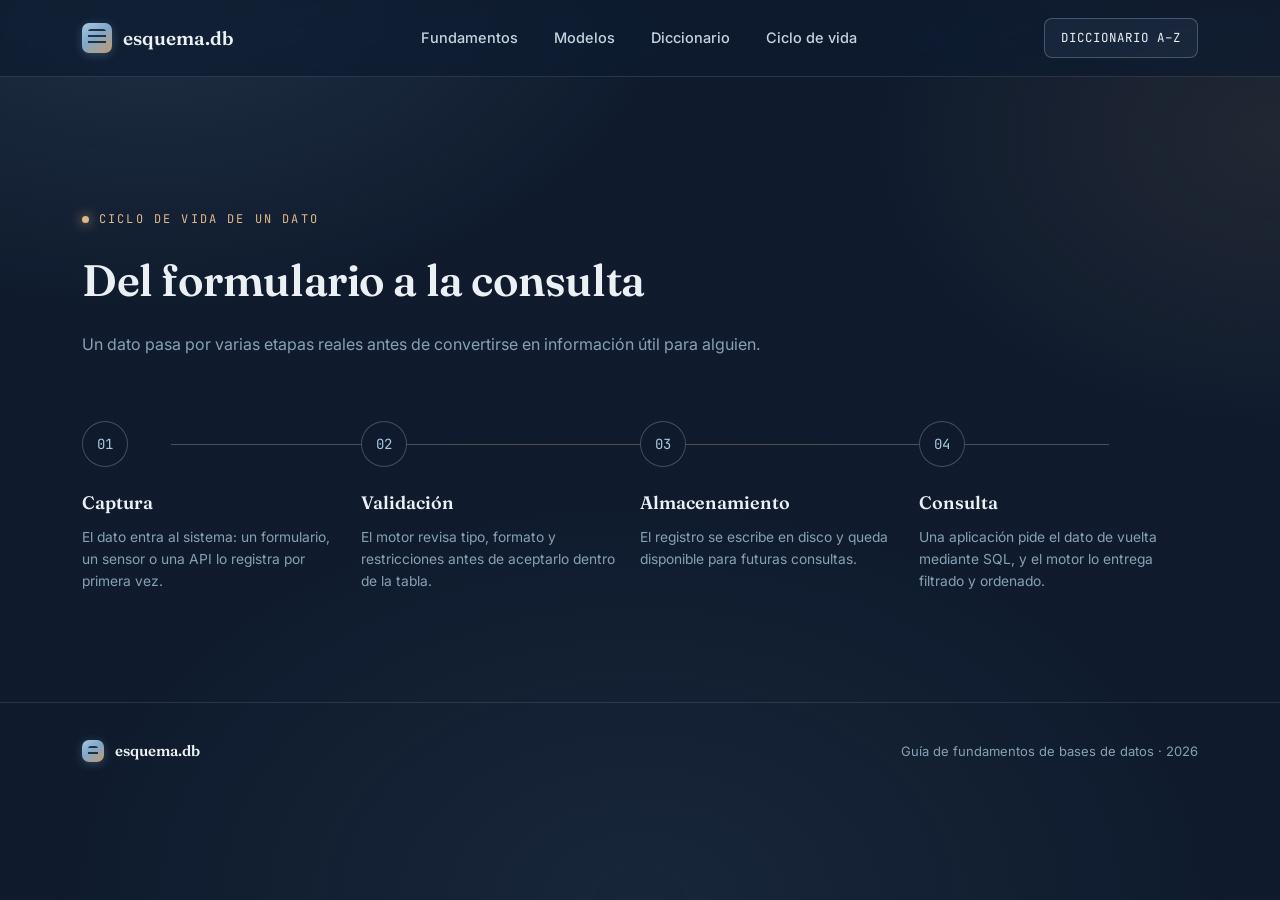
==== ciclo.html @ 222e89a9 "primera prueba de la página" ====
<!DOCTYPE html>
<html lang="es">
<head>
  <meta charset="UTF-8">
  <meta name="viewport" content="width=device-width, initial-scale=1.0">
  <title>Ciclo de vida - Bases de Datos</title>

  <link rel="preconnect" href="https://fonts.googleapis.com">
  <link rel="preconnect" href="https://fonts.gstatic.com" crossorigin>
  <link href="https://fonts.googleapis.com/css2?family=Fraunces:ital,opsz,wght@0,9..144,300;0,9..144,500;0,9..144,600;0,9..144,700;1,9..144,500&family=Inter:wght@400;500;600;700&family=JetBrains+Mono:wght@400;500;600&display=swap" rel="stylesheet">

  <link rel="stylesheet" href="styles.css">
</head>
<body>

<header>
<nav>
<a class="brand" href="index.html">
<span class="brand-mark"></span>
      esquema.db
    </a>
<div class="nav-links">
<a href="fundamentos.html">Fundamentos</a>
<a href="modelos.html">Modelos</a>
<a href="glosario.html">Diccionario</a>
<a href="ciclo.html">Ciclo de vida</a>
</div>
<a class="nav-cta" href="glosario.html">DICCIONARIO A–Z</a>
</nav>
</header>

<main style="padding-top:100px;">
<section id="ciclo">
<div class="wrap">
<div class="section-head reveal">
<div class="eyebrow">Ciclo de vida de un dato</div>
<h2>Del formulario a la consulta</h2>
<p>Un dato pasa por varias etapas reales antes de convertirse en información útil para alguien.</p>
</div>
<div class="flow-wrap">
<div class="flow-track">
<div class="flow-step reveal">
<div class="flow-marker">01</div>
<h4>Captura</h4>
<p>El dato entra al sistema: un formulario, un sensor o una API lo registra por primera vez.</p>
</div>
<div class="flow-step reveal">
<div class="flow-marker">02</div>
<h4>Validación</h4>
<p>El motor revisa tipo, formato y restricciones antes de aceptarlo dentro de la tabla.</p>
</div>
<div class="flow-step reveal">
<div class="flow-marker">03</div>
<h4>Almacenamiento</h4>
<p>El registro se escribe en disco y queda disponible para futuras consultas.</p>
</div>
<div class="flow-step reveal">
<div class="flow-marker">04</div>
<h4>Consulta</h4>
<p>Una aplicación pide el dato de vuelta mediante SQL, y el motor lo entrega filtrado y ordenado.</p>
</div>
</div>
</div>
</div>
</section>
</main>

<footer>
<div class="wrap footer-inner">
<span class="brand"><span class="brand-mark" style="width:22px;height:22px;"></span>esquema.db</span>
<span>Guía de fundamentos de bases de datos · 2026</span>
</div>
</footer>

<script src="script.js"></script>
</body>
</html>
---- styles.css ----
/* ========== TOKENS ========== */
:root{
  --bg-deep:#0F1B2D;
  --bg-panel:#16243A;
  --bg-panel-2:#1C2E48;
  --line:rgba(199,212,222,0.14);
  --line-strong:rgba(199,212,222,0.28);
  --text-bright:#EAF0F4;
  --text-soft:#C7D4DE;
  --text-mute:#88A0B5;
  --steel:#7FA8C9;
  --steel-bright:#A9C7E0;
  --copper:#C49A6C;
  --copper-bright:#E0B888;
  --success:#7FBF9E;

  --font-display:'Fraunces', serif;
  --font-body:'Inter', sans-serif;
  --font-mono:'JetBrains Mono', monospace;

  --radius-s:8px;
  --radius-m:14px;
  --radius-l:22px;

  --ease:cubic-bezier(0.22, 1, 0.36, 1);
}

@media (prefers-reduced-motion: reduce){
  *{animation-duration:0.01ms !important; animation-iteration-count:1 !important; transition-duration:0.01ms !important; scroll-behavior:auto !important;}
}

*{box-sizing:border-box; margin:0; padding:0;}

html{scroll-behavior:smooth;}

body{
  background:var(--bg-deep);
  color:var(--text-soft);
  font-family:var(--font-body);
  line-height:1.6;
  overflow-x:hidden;
  position:relative;
}

/* Textura metálica ambiental de fondo */
body::before{
  content:"";
  position:fixed;
  inset:0;
  z-index:0;
  pointer-events:none;
  background:
    radial-gradient(ellipse 900px 600px at 12% -5%, rgba(127,168,201,0.16), transparent 60%),
    radial-gradient(ellipse 700px 500px at 100% 15%, rgba(196,154,108,0.10), transparent 60%),
    radial-gradient(ellipse 1000px 700px at 50% 100%, rgba(127,168,201,0.08), transparent 60%);
}

body::after{
  content:"";
  position:fixed;
  inset:0;
  z-index:0;
  pointer-events:none;
  opacity:0.035;
  background-image:repeating-linear-gradient(0deg, #fff 0px, transparent 1px, transparent 2px);
  mix-blend-mode:overlay;
}

::selection{ background:var(--steel); color:var(--bg-deep); }

a{ color:inherit; text-decoration:none; }

img,svg{ display:block; max-width:100%; }

::-webkit-scrollbar{ width:10px; }
::-webkit-scrollbar-track{ background:var(--bg-deep); }
::-webkit-scrollbar-thumb{ background:linear-gradient(180deg, var(--steel), var(--copper)); border-radius:10px; }

/* ========== UTILIDADES ========== */
.wrap{
  max-width:1180px;
  margin:0 auto;
  padding:0 32px;
}

.eyebrow{
  font-family:var(--font-mono);
  font-size:12px;
  letter-spacing:0.18em;
  text-transform:uppercase;
  color:var(--copper-bright);
  display:flex;
  align-items:center;
  gap:10px;
}

.eyebrow::before{
  content:"";
  width:7px; height:7px;
  border-radius:50%;
  background:var(--copper-bright);
  box-shadow:0 0 12px var(--copper-bright);
}

.reveal{
  opacity:0;
  transform:translateY(28px);
  transition:opacity 0.8s var(--ease), transform 0.8s var(--ease);
}
.reveal.is-visible{
  opacity:1;
  transform:translateY(0);
}

/* ========== NAV ========== */
header{
  position:fixed;
  top:0; left:0; right:0;
  z-index:100;
  background:rgba(15,27,45,0.72);
  backdrop-filter:blur(14px) saturate(140%);
  border-bottom:1px solid var(--line);
  transition:border-color 0.4s ease, background 0.4s ease;
}

nav{
  max-width:1180px;
  margin:0 auto;
  padding:18px 32px;
  display:flex;
  align-items:center;
  justify-content:space-between;
}

.brand{
  display:flex;
  align-items:center;
  gap:11px;
  font-family:var(--font-display);
  font-weight:600;
  font-size:19px;
  color:var(--text-bright);
}

.brand-mark{
  width:30px; height:30px;
  border-radius:7px;
  background:linear-gradient(145deg, var(--steel-bright), var(--steel) 45%, var(--copper) 100%);
  position:relative;
  flex-shrink:0;
  box-shadow:0 2px 10px rgba(127,168,201,0.3);
}
.brand-mark::before{
  content:"";
  position:absolute;
  inset:6px;
  border-radius:3px;
  background:repeating-linear-gradient(180deg, rgba(15,27,45,0.85) 0, rgba(15,27,45,0.85) 2px, transparent 2px, transparent 6px);
}

.nav-links{
  display:flex;
  gap:36px;
  font-size:14.5px;
  font-weight:500;
}

.nav-links a{
  color:var(--text-soft);
  position:relative;
  padding:4px 0;
  transition:color 0.25s ease;
}
.nav-links a::after{
  content:"";
  position:absolute;
  left:0; bottom:-2px;
  width:0%; height:1.5px;
  background:linear-gradient(90deg, var(--steel-bright), var(--copper-bright));
  transition:width 0.3s var(--ease);
}
.nav-links a:hover{ color:var(--text-bright); }
.nav-links a:hover::after{ width:100%; }

.nav-cta{
  font-family:var(--font-mono);
  font-size:12.5px;
  padding:9px 16px;
  border-radius:8px;
  border:1px solid var(--line-strong);
  color:var(--text-bright);
  background:rgba(127,168,201,0.08);
  transition:all 0.3s ease;
  white-space:nowrap;
}
.nav-cta:hover{
  border-color:var(--steel-bright);
  background:rgba(127,168,201,0.18);
  box-shadow:0 0 18px rgba(127,168,201,0.25);
}

@media (max-width:760px){
  .nav-links{ display:none; }
}

/* ========== HERO ========== */
.hero{
  position:relative;
  min-height:100vh;
  display:flex;
  align-items:center;
  padding:140px 0 90px;
  z-index:1;
}

.hero-grid{
  display:grid;
  grid-template-columns:1.05fr 0.95fr;
  gap:60px;
  align-items:center;
  width:100%;
}

.hero-kicker{
  margin-bottom:22px;
  opacity:0;
  animation:fadeUp 0.8s var(--ease) 0.1s forwards;
}

.hero h1{
  font-family:var(--font-display);
  font-weight:600;
  font-size:clamp(40px, 5.4vw, 68px);
  line-height:1.04;
  color:var(--text-bright);
  letter-spacing:-0.01em;
  opacity:0;
  animation:fadeUp 0.9s var(--ease) 0.25s forwards;
}

.hero h1 em{
  font-style:italic;
  font-weight:500;
  background:linear-gradient(120deg, var(--steel-bright) 10%, var(--copper-bright) 55%, var(--steel-bright) 90%);
  background-size:200% 100%;
  -webkit-background-clip:text;
  background-clip:text;
  color:transparent;
  animation:shimmer 7s ease-in-out infinite;
}

@keyframes shimmer{
  0%,100%{ background-position:0% 50%; }
  50%{ background-position:100% 50%; }
}

.hero p.lead{
  margin-top:24px;
  font-size:17.5px;
  color:var(--text-soft);
  max-width:520px;
  opacity:0;
  animation:fadeUp 0.9s var(--ease) 0.4s forwards;
}

.hero-actions{
  margin-top:38px;
  display:flex;
  gap:16px;
  flex-wrap:wrap;
  opacity:0;
  animation:fadeUp 0.9s var(--ease) 0.55s forwards;
}

.btn{
  font-family:var(--font-body);
  font-weight:600;
  font-size:15px;
  padding:14px 26px;
  border-radius:10px;
  cursor:pointer;
  border:none;
  transition:transform 0.3s var(--ease), box-shadow 0.3s ease, background 0.3s ease;
  display:inline-flex;
  align-items:center;
  gap:8px;
}

.btn-primary{
  background:linear-gradient(135deg, var(--steel-bright), var(--steel) 60%, #5C87AC);
  color:#0B1422;
  box-shadow:0 6px 22px rgba(127,168,201,0.28);
}
.btn-primary:hover{
  transform:translateY(-2px);
  box-shadow:0 10px 28px rgba(127,168,201,0.4);
}

.btn-ghost{
  background:transparent;
  border:1px solid var(--line-strong);
  color:var(--text-bright);
}
.btn-ghost:hover{
  background:rgba(196,154,108,0.1);
  border-color:var(--copper-bright);
  transform:translateY(-2px);
}

@keyframes fadeUp{
  from{ opacity:0; transform:translateY(22px); }
  to{ opacity:1; transform:translateY(0); }
}

/* Panel visual del hero: "fila" de base de datos */
.hero-visual{
  opacity:0;
  animation:fadeUp 1s var(--ease) 0.5s forwards;
}

.db-card{
  background:linear-gradient(165deg, var(--bg-panel-2), var(--bg-panel));
  border:1px solid var(--line);
  border-radius:var(--radius-l);
  padding:26px;
  position:relative;
  box-shadow:0 30px 60px -20px rgba(0,0,0,0.5), inset 0 1px 0 rgba(255,255,255,0.04);
  overflow:hidden;
}

.db-card::before{
  content:"";
  position:absolute;
  top:-2px; left:24px; right:24px;
  height:2px;
  background:linear-gradient(90deg, transparent, var(--steel-bright), var(--copper-bright), transparent);
  opacity:0.7;
}

.db-card-head{
  display:flex;
  align-items:center;
  gap:8px;
  margin-bottom:18px;
  font-family:var(--font-mono);
  font-size:12px;
  color:var(--text-mute);
}
.dot{ width:9px; height:9px; border-radius:50%; }
.dot.red{ background:#C97D7D; }
.dot.yellow{ background:#D9B872; }
.dot.green{ background:var(--success); }

.db-rows{ font-family:var(--font-mono); font-size:13px; }

.db-row{
  display:grid;
  grid-template-columns:34px 1.1fr 1.4fr 0.9fr;
  gap:10px;
  padding:11px 10px;
  border-radius:6px;
  align-items:center;
  color:var(--text-soft);
  transition:background 0.25s ease;
}
.db-row.head{
  color:var(--text-mute);
  font-size:11px;
  text-transform:uppercase;
  letter-spacing:0.06em;
  border-bottom:1px solid var(--line);
  padding-bottom:13px;
  margin-bottom:4px;
}
.db-row:not(.head):hover{ background:rgba(127,168,201,0.09); }
.db-row.active{
  background:linear-gradient(90deg, rgba(196,154,108,0.16), rgba(127,168,201,0.1));
  border-left:2px solid var(--copper-bright);
  padding-left:8px;
}
.db-row .id{ color:var(--steel-bright); }
.db-row .pk::after{
  content:"PK";
  font-size:9px;
  margin-left:6px;
  padding:1px 5px;
  border-radius:4px;
  background:rgba(196,154,108,0.22);
  color:var(--copper-bright);
  vertical-align:middle;
}

.db-card-foot{
  margin-top:16px;
  padding-top:14px;
  border-top:1px solid var(--line);
  font-family:var(--font-mono);
  font-size:11.5px;
  color:var(--text-mute);
  display:flex;
  justify-content:space-between;
}
.blinker{
  display:inline-block;
  width:7px; height:13px;
  background:var(--steel-bright);
  margin-left:4px;
  animation:blink 1.1s steps(2) infinite;
  vertical-align:middle;
}
@keyframes blink{ 50%{ opacity:0; } }

@media (max-width:900px){
  .hero-grid{ grid-template-columns:1fr; }
  .hero{ padding-top:120px; }
}

/* ========== SECCIÓN GENÉRICA ========== */
section{ position:relative; z-index:1; padding:110px 0; }

.section-head{ max-width:680px; margin-bottom:64px; }
.section-head h2{
  font-family:var(--font-display);
  font-weight:600;
  font-size:clamp(30px, 3.6vw, 44px);
  color:var(--text-bright);
  margin-top:16px;
  letter-spacing:-0.01em;
}
.section-head p{ margin-top:16px; font-size:16px; color:var(--text-mute); }

/* ========== QUÉ ES UNA BASE DE DATOS ========== */
.intro{
  display:grid;
  grid-template-columns:0.95fr 1.05fr;
  gap:70px;
  align-items:start;
}

.intro-copy h3{
  font-family:var(--font-display);
  font-size:26px;
  font-weight:500;
  color:var(--text-bright);
  margin-bottom:14px;
}
.intro-copy p{ font-size:15.5px; color:var(--text-soft); margin-bottom:16px; }
.intro-copy p:last-child{ margin-bottom:0; }

.stack-list{ display:flex; flex-direction:column; gap:0; }
.stack-item{
  display:flex;
  gap:20px;
  padding:22px 0;
  border-bottom:1px solid var(--line);
}
.stack-item:last-child{ border-bottom:none; }

.stack-num{
  font-family:var(--font-mono);
  font-size:13px;
  color:var(--copper-bright);
  flex-shrink:0;
  width:32px;
  padding-top:3px;
}

.stack-item h4{
  font-size:16.5px;
  font-weight:600;
  color:var(--text-bright);
  margin-bottom:6px;
}
.stack-item p{ font-size:14.5px; color:var(--text-mute); }

@media (max-width:900px){
  .intro{ grid-template-columns:1fr; gap:46px; }
}

/* ========== MODELOS ========== */
.models-band{ background:var(--bg-panel); border-top:1px solid var(--line); border-bottom:1px solid var(--line); }

.models-grid{
  display:grid;
  grid-template-columns:repeat(3, 1fr);
  gap:24px;
}

.model-card{
  background:linear-gradient(160deg, var(--bg-panel-2), rgba(28,46,72,0.5));
  border:1px solid var(--line);
  border-radius:var(--radius-m);
  padding:30px;
  transition:transform 0.4s var(--ease), border-color 0.4s ease, box-shadow 0.4s ease;
}
.model-card:hover{
  transform:translateY(-6px);
  border-color:var(--line-strong);
  box-shadow:0 20px 40px -16px rgba(0,0,0,0.45);
}

.model-icon{
  width:46px; height:46px;
  border-radius:10px;
  display:flex; align-items:center; justify-content:center;
  margin-bottom:20px;
  background:rgba(127,168,201,0.12);
  border:1px solid var(--line);
}
.model-icon svg{ width:22px; height:22px; }

.model-card h3{
  font-family:var(--font-display);
  font-size:20px;
  font-weight:600;
  color:var(--text-bright);
  margin-bottom:10px;
}
.model-card p{ font-size:14.5px; color:var(--text-mute); margin-bottom:16px; }

.model-tag{
  font-family:var(--font-mono);
  font-size:11px;
  color:var(--steel-bright);
  background:rgba(127,168,201,0.1);
  border:1px solid rgba(127,168,201,0.25);
  padding:5px 10px;
  border-radius:6px;
  display:inline-block;
}

@media (max-width:900px){
  .models-grid{ grid-template-columns:1fr; }
}

/* ========== TABLA DE CONCEPTOS ========== */
.glossary-shell{
  background:linear-gradient(170deg, var(--bg-panel-2), var(--bg-panel) 60%);
  border:1px solid var(--line);
  border-radius:var(--radius-l);
  overflow:hidden;
  box-shadow:0 40px 80px -30px rgba(0,0,0,0.55);
}

.glossary-bar{
  display:flex;
  align-items:center;
  justify-content:space-between;
  gap:16px;
  padding:20px 26px;
  border-bottom:1px solid var(--line);
  flex-wrap:wrap;
}

.glossary-bar-left{
  display:flex;
  align-items:center;
  gap:12px;
  font-family:var(--font-mono);
  font-size:13px;
  color:var(--text-mute);
}

.terminal-dots{ display:flex; gap:6px; }

.search-box{
  position:relative;
  display:flex;
  align-items:center;
}
.search-box input{
  background:rgba(15,27,45,0.55);
  border:1px solid var(--line-strong);
  border-radius:8px;
  padding:9px 14px 9px 34px;
  font-family:var(--font-mono);
  font-size:13px;
  color:var(--text-bright);
  width:220px;
  transition:border-color 0.3s ease, box-shadow 0.3s ease;
}
.search-box input::placeholder{ color:var(--text-mute); }
.search-box input:focus{
  outline:none;
  border-color:var(--steel-bright);
  box-shadow:0 0 0 3px rgba(127,168,201,0.18);
}
.search-box svg{
  position:absolute; left:11px;
  width:14px; height:14px;
  color:var(--text-mute);
  pointer-events:none;
}

.filter-row{
  display:flex;
  gap:8px;
  padding:16px 26px;
  border-bottom:1px solid var(--line);
  flex-wrap:wrap;
}

.filter-chip{
  font-family:var(--font-mono);
  font-size:12px;
  padding:7px 14px;
  border-radius:20px;
  border:1px solid var(--line-strong);
  color:var(--text-soft);
  background:transparent;
  cursor:pointer;
  transition:all 0.25s ease;
}
.filter-chip:hover{ border-color:var(--steel-bright); color:var(--text-bright); }
.filter-chip.active{
  background:linear-gradient(135deg, var(--steel-bright), var(--steel));
  color:#0B1422;
  border-color:transparent;
}

.table-scroll{ overflow-x:auto; }

table{
  width:100%;
  border-collapse:collapse;
  font-size:14.5px;
  min-width:760px;
}

thead th{
  text-align:left;
  font-family:var(--font-mono);
  font-size:11.5px;
  letter-spacing:0.05em;
  text-transform:uppercase;
  color:var(--text-mute);
  padding:14px 26px;
  background:rgba(15,27,45,0.4);
  border-bottom:1px solid var(--line);
  white-space:nowrap;
}

tbody td{
  padding:18px 26px;
  border-bottom:1px solid var(--line);
  color:var(--text-soft);
  vertical-align:top;
}

tbody tr{ transition:background 0.25s ease; }
tbody tr:hover{ background:rgba(127,168,201,0.06); }
tbody tr:last-child td{ border-bottom:none; }

.row-id{
  font-family:var(--font-mono);
  color:var(--text-mute);
  font-size:13px;
}

.concept-name{
  font-weight:600;
  color:var(--text-bright);
  font-size:15px;
}
.concept-name .mono-tag{
  display:block;
  font-family:var(--font-mono);
  font-size:11.5px;
  color:var(--copper-bright);
  margin-top:3px;
  font-weight:400;
}

.cat-pill{
  font-family:var(--font-mono);
  font-size:11px;
  padding:4px 10px;
  border-radius:6px;
  white-space:nowrap;
  display:inline-block;
}
.cat-fund{ background:rgba(127,168,201,0.14); color:var(--steel-bright); border:1px solid rgba(127,168,201,0.3); }
.cat-rel{ background:rgba(196,154,108,0.14); color:var(--copper-bright); border:1px solid rgba(196,154,108,0.3); }
.cat-sql{ background:rgba(127,191,158,0.14); color:var(--success); border:1px solid rgba(127,191,158,0.3); }
.cat-diseno{ background:rgba(199,212,222,0.12); color:var(--text-soft); border:1px solid var(--line-strong); }

.desc-cell{ font-size:13.8px; color:var(--text-mute); max-width:340px; line-height:1.55; }

.glossary-foot{
  padding:16px 26px;
  border-top:1px solid var(--line);
  font-family:var(--font-mono);
  font-size:12px;
  color:var(--text-mute);
  display:flex;
  justify-content:space-between;
  flex-wrap:wrap;
  gap:10px;
}

/* ========== CICLO / FLUJO ========== */
.flow-wrap{ position:relative; }

.flow-track{
  display:grid;
  grid-template-columns:repeat(4, 1fr);
  gap:0;
  position:relative;
}

.flow-track::before{
  content:"";
  position:absolute;
  top:23px; left:8%; right:8%;
  height:1px;
  background:linear-gradient(90deg, var(--steel), var(--copper) 50%, var(--steel));
  opacity:0.4;
  z-index:0;
}

.flow-step{ position:relative; z-index:1; padding-right:18px; }

.flow-marker{
  width:46px; height:46px;
  border-radius:50%;
  background:var(--bg-deep);
  border:1.5px solid var(--line-strong);
  display:flex; align-items:center; justify-content:center;
  font-family:var(--font-mono);
  font-size:14px;
  color:var(--steel-bright);
  margin-bottom:22px;
  transition:border-color 0.3s ease, box-shadow 0.3s ease;
}
.flow-step:hover .flow-marker{
  border-color:var(--copper-bright);
  box-shadow:0 0 0 6px rgba(196,154,108,0.1);
}

.flow-step h4{
  font-family:var(--font-display);
  font-size:18px;
  font-weight:600;
  color:var(--text-bright);
  margin-bottom:8px;
}
.flow-step p{ font-size:13.8px; color:var(--text-mute); }

@media (max-width:900px){
  .flow-track{ grid-template-columns:1fr; gap:36px; }
  .flow-track::before{ display:none; }
}

/* ========== CIERRE ========== */
.closing{
  text-align:center;
  padding:130px 0;
}
.closing h2{
  font-family:var(--font-display);
  font-weight:600;
  font-size:clamp(28px, 4vw, 46px);
  color:var(--text-bright);
  max-width:720px;
  margin:0 auto 18px;
  line-height:1.15;
}
.closing p{ color:var(--text-mute); font-size:16px; max-width:520px; margin:0 auto 36px; }

footer{
  border-top:1px solid var(--line);
  padding:36px 0;
  position:relative;
  z-index:1;
}
.footer-inner{
  display:flex;
  justify-content:space-between;
  align-items:center;
  flex-wrap:wrap;
  gap:14px;
  font-size:13px;
  color:var(--text-mute);
}
.footer-inner .brand{ font-size:15px; }

/* ========== DICCIONARIO A-Z ========== */
.dictionary-shell{
  background:linear-gradient(170deg, var(--bg-panel-2), var(--bg-panel) 60%);
  border:1px solid var(--line);
  border-radius:var(--radius-l);
  overflow:hidden;
  box-shadow:0 40px 80px -30px rgba(0,0,0,0.55);
}

.alphabet-bar{
  display:flex;
  flex-wrap:wrap;
  gap:10px;
  padding:18px 26px;
  border-bottom:1px solid var(--line);
}

.alpha-btn{
  min-width:42px;
  height:42px;
  border-radius:10px;
  border:1px solid var(--line-strong);
  background:rgba(15,27,45,0.55);
  color:var(--text-soft);
  font-family:var(--font-mono);
  font-size:13px;
  cursor:pointer;
  transition:all 0.25s ease;
}

.alpha-btn:hover{
  color:var(--text-bright);
  border-color:var(--steel-bright);
  transform:translateY(-2px);
}

.alpha-btn.active{
  background:linear-gradient(135deg, var(--steel-bright), var(--steel));
  border-color:transparent;
  color:#0B1422;
}

.alpha-btn.alpha-all{
  min-width:76px;
}

.dictionary-meta{
  display:flex;
  justify-content:space-between;
  gap:16px;
  flex-wrap:wrap;
  padding:14px 26px;
  border-bottom:1px solid var(--line);
  font-family:var(--font-mono);
  font-size:12px;
  color:var(--text-mute);
}

.dictionary-panels{
  padding:26px;
  display:flex;
  flex-direction:column;
  gap:26px;
}

.dict-panel{
  border:1px solid var(--line);
  border-radius:18px;
  overflow:hidden;
  background:rgba(15,27,45,0.28);
}

.dict-panel-head{
  padding:18px 22px;
  border-bottom:1px solid var(--line);
  background:rgba(15,27,45,0.36);
}

.dict-letter{
  width:52px;
  height:52px;
  border-radius:14px;
  display:flex;
  align-items:center;
  justify-content:center;
  font-family:var(--font-display);
  font-size:28px;
  color:var(--text-bright);
  background:linear-gradient(145deg, rgba(127,168,201,0.25), rgba(196,154,108,0.2));
  border:1px solid var(--line-strong);
  margin-bottom:10px;
}

.dict-subtitle{
  color:var(--text-mute);
  font-size:14px;
}

.dict-table{
  width:100%;
  min-width:980px;
  border-collapse:collapse;
}

.term-es{
  font-weight:600;
  color:var(--text-bright);
  font-size:15px;
}

.illus-card{
  display:flex;
  align-items:center;
  gap:10px;
  min-width:150px;
  padding:10px 12px;
  border-radius:12px;
  background:rgba(127,168,201,0.08);
  border:1px solid rgba(127,168,201,0.2);
}

.illus-icon{
  min-width:42px;
  height:42px;
  padding:0 10px;
  border-radius:10px;
  display:inline-flex;
  align-items:center;
  justify-content:center;
  font-family:var(--font-mono);
  font-size:12px;
  font-weight:600;
  letter-spacing:0.04em;
  color:#0B1422;
  background:linear-gradient(135deg, var(--copper-bright), var(--steel-bright));
}

.illus-caption{
  font-size:12.5px;
  color:var(--text-soft);
  line-height:1.35;
}

.dictionary-row td{
  vertical-align:middle;
}

@media (max-width:760px){
  .alphabet-bar{
    gap:8px;
    padding:16px;
  }

  .alpha-btn{
    min-width:38px;
    height:38px;
    font-size:12px;
  }

  .dictionary-panels{
    padding:16px;
  }

  .dict-panel-head{
    padding:16px;
  }
}
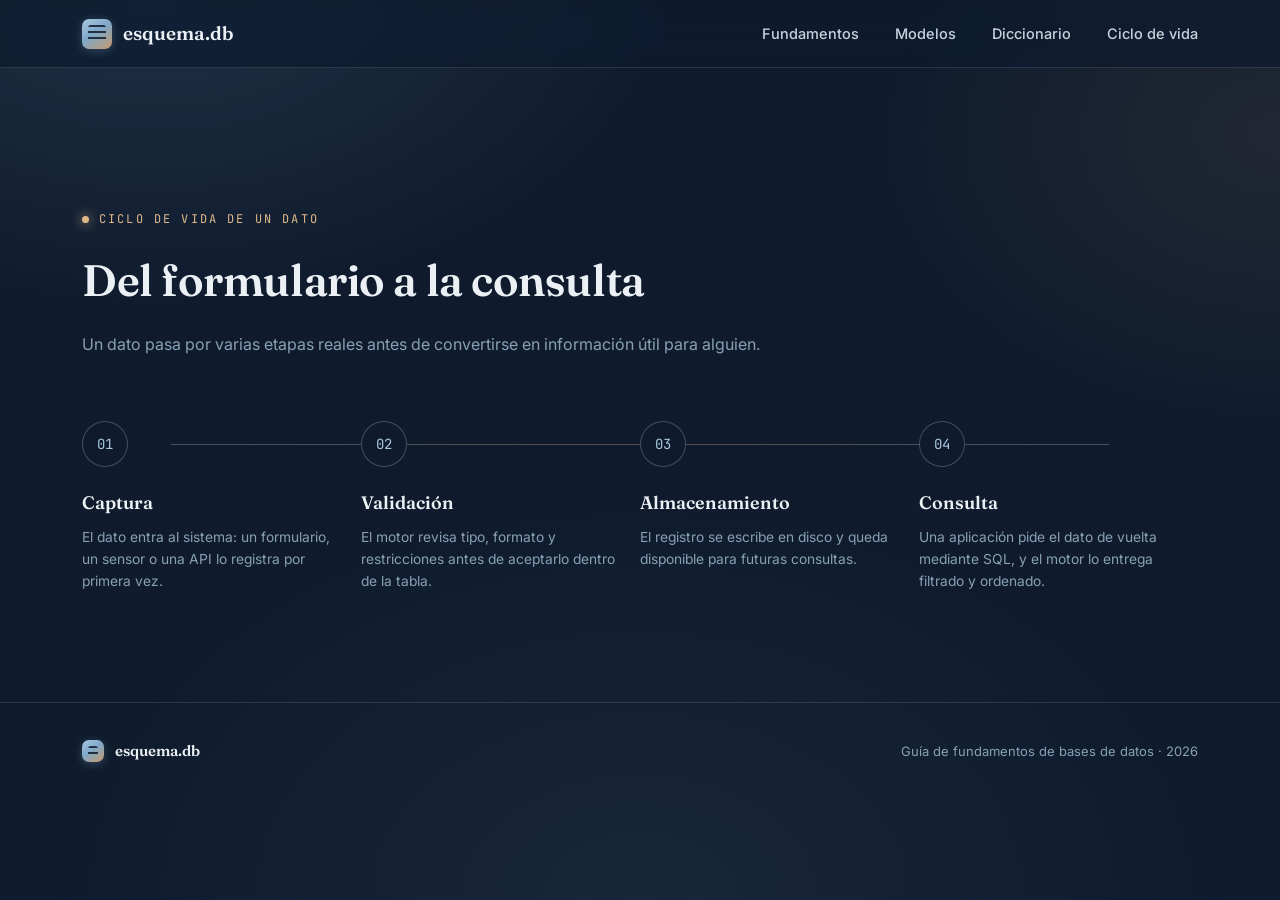
==== commit 49780205: "eliminando los botone sobrantes" ====
--- a/ciclo.html
+++ b/ciclo.html
@@ -25,7 +25,6 @@
 <a href="glosario.html">Diccionario</a>
 <a href="ciclo.html">Ciclo de vida</a>
 </div>
-<a class="nav-cta" href="glosario.html">DICCIONARIO A–Z</a>
 </nav>
 </header>
 
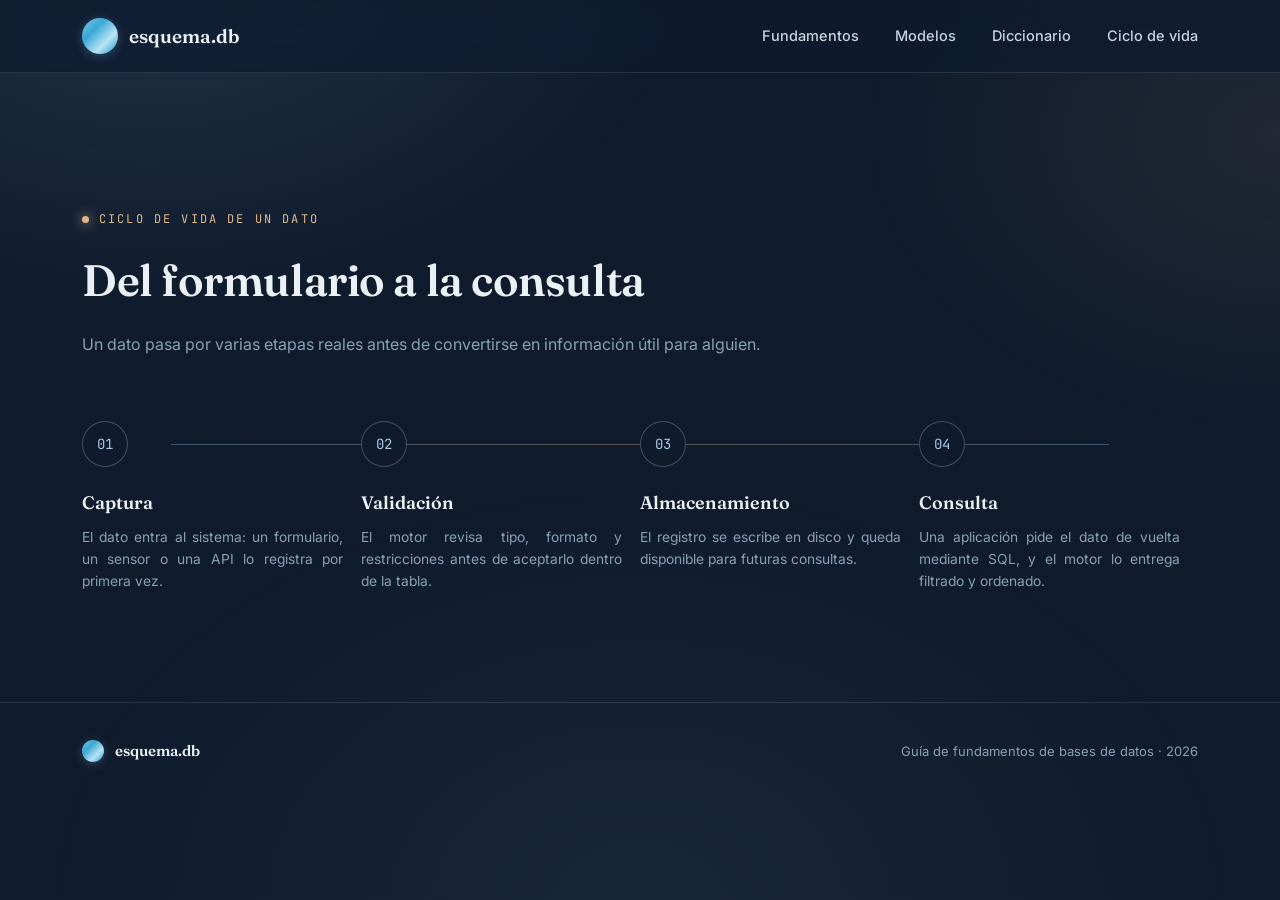
==== commit 6f1983ff: "tercer cambio" ====
--- a/ciclo.html
+++ b/ciclo.html
@@ -9,7 +9,7 @@
   <link rel="preconnect" href="https://fonts.gstatic.com" crossorigin>
   <link href="https://fonts.googleapis.com/css2?family=Fraunces:ital,opsz,wght@0,9..144,300;0,9..144,500;0,9..144,600;0,9..144,700;1,9..144,500&family=Inter:wght@400;500;600;700&family=JetBrains+Mono:wght@400;500;600&display=swap" rel="stylesheet">
 
-  <link rel="stylesheet" href="styles.css">
+  <link rel="stylesheet" href="style.css">
 </head>
 <body>
 
@@ -73,4 +73,4 @@
 
 <script src="script.js"></script>
 </body>
-</html>
+</html>
--- a/style.css
+++ b/style.css
@@ -0,0 +1,1393 @@
+/* =============================================================================
+   STYLE.CSS — HOJA DE ESTILOS PRINCIPAL
+   =============================================================================
+   Estructura del archivo:
+   1.  DESIGN TOKENS (variables globales)
+   2.  ACCESIBILIDAD (prefers-reduced-motion)
+   3.  RESET Y BASE
+   4.  TEXTURA DE FONDO AMBIENTAL
+   5.  SCROLLBAR PERSONALIZADO
+   6.  UTILIDADES GLOBALES (.wrap, .eyebrow, .reveal)
+   7.  NAVEGACIÓN (header, nav, brand, links, cta)
+   8.  HERO (sección principal / portada)
+        8a. Layout del hero
+        8b. Animaciones de entrada
+        8c. Botones
+        8d. Panel visual "db-card"
+   9.  SECCIÓN GENÉRICA (section, .section-head)
+   10. INTRO / QUÉ ES UNA BASE DE DATOS
+   11. MODELOS (.models-band, .model-card)
+   12. TABLA DE CONCEPTOS / GLOSARIO
+   13. CICLO / FLUJO DE PASOS
+   14. CIERRE Y FOOTER
+   15. DICCIONARIO A-Z
+   ============================================================================= */
+
+
+/* =============================================================================
+   1. DESIGN TOKENS
+   Todas las variables CSS (colores, fuentes, radios, curvas de easing).
+   Cambiar un valor aquí afecta todo el sitio de forma consistente.
+   ============================================================================= */
+:root {
+
+  /* — Paleta de fondos (de más oscuro a más claro) — */
+  --bg-deep:     #0F1B2D;   /* fondo raíz de la página */
+  --bg-panel:    #16243A;   /* paneles y tarjetas */
+  --bg-panel-2:  #1C2E48;   /* paneles con mayor contraste */
+
+  /* — Líneas / bordes — */
+  --line:        rgba(199, 212, 222, 0.14);  /* borde sutil */
+  --line-strong: rgba(199, 212, 222, 0.28);  /* borde con más presencia */
+
+  /* — Textos (jerarquía de legibilidad) — */
+  --text-bright: #EAF0F4;   /* títulos y texto principal */
+  --text-soft:   #C7D4DE;   /* cuerpo de texto */
+  --text-mute:   #88A0B5;   /* texto secundario / metadatos */
+
+  /* — Colores de acento — */
+  --steel:        #7FA8C9;  /* azul acero base */
+  --steel-bright: #A9C7E0;  /* azul acero claro (hover, highlights) */
+  --copper:        #C49A6C; /* cobre base */
+  --copper-bright: #E0B888; /* cobre claro (eyebrows, tags) */
+  --success:       #7FBF9E; /* verde éxito */
+
+  /* — Tipografías — */
+  --font-display: 'Fraunces', serif;           /* títulos y headings */
+  --font-body:    'Inter', sans-serif;          /* cuerpo de texto */
+  --font-mono:    'JetBrains Mono', monospace; /* código, etiquetas, UI técnica */
+
+  /* — Radios de borde — */
+  --radius-s: 8px;   /* pequeño (inputs, chips) */
+  --radius-m: 14px;  /* medio (tarjetas) */
+  --radius-l: 22px;  /* grande (shells / contenedores) */
+
+  /* — Curva de animación personalizada — */
+  --ease: cubic-bezier(0.22, 1, 0.36, 1);  /* deceleración suave tipo spring */
+}
+
+
+/* =============================================================================
+   2. ACCESIBILIDAD — prefers-reduced-motion
+   Desactiva animaciones y transiciones para usuarios que lo prefieran
+   por razones de salud (vestibular, epilepsia, etc.).
+   ============================================================================= */
+@media (prefers-reduced-motion: reduce) {
+  * {
+    animation-duration:       0.01ms !important;
+    animation-iteration-count: 1     !important;
+    transition-duration:      0.01ms !important;
+    scroll-behavior:          auto   !important;
+  }
+}
+
+
+/* =============================================================================
+   3. RESET Y BASE
+   Elimina márgenes/paddings por defecto (reset mínimo).
+   Establece el comportamiento base de la página: fuente, color, overflow.
+   ============================================================================= */
+
+/* Reset de caja universal */
+* {
+  box-sizing: border-box;
+  margin:  0;
+  padding: 0;
+}
+
+/* Scroll suave al navegar entre anclas */
+html {
+  scroll-behavior: smooth;
+}
+
+/* Estilos base del body */
+body {
+  background:   var(--bg-deep);
+  color:        var(--text-soft);
+  font-family:  var(--font-body);
+  line-height:  1.6;
+  overflow-x:   hidden;  /* evita scroll horizontal involuntario */
+  position:     relative;
+}
+
+/* Selección de texto con colores de marca */
+::selection {
+  background: var(--steel);
+  color:      var(--bg-deep);
+}
+
+/* Reset de enlaces: sin subrayado ni color forzado */
+a {
+  color:           inherit;
+  text-decoration: none;
+}
+
+/* Imágenes y SVGs como bloque para evitar espacio baseline extra */
+img, svg {
+  display:   block;
+  max-width: 100%;
+}
+
+
+/* =============================================================================
+   4. TEXTURA DE FONDO AMBIENTAL
+   Dos pseudo-elementos fijos en body que crean:
+     ::before → gradientes radiales de luz ambiental (azul/cobre)
+     ::after  → sutil textura de líneas (efecto pantalla CRT suave)
+   Ambos tienen pointer-events:none para no bloquear interacciones.
+   ============================================================================= */
+body::before {
+  content:        "";
+  position:       fixed;
+  inset:          0;
+  z-index:        0;
+  pointer-events: none;
+  background:
+    radial-gradient(ellipse 900px 600px at 12%   -5%, rgba(127, 168, 201, 0.16), transparent 60%),
+    radial-gradient(ellipse 700px 500px at 100%  15%, rgba(196, 154, 108, 0.10), transparent 60%),
+    radial-gradient(ellipse 1000px 700px at 50% 100%, rgba(127, 168, 201, 0.08), transparent 60%);
+}
+
+body::after {
+  content:        "";
+  position:       fixed;
+  inset:          0;
+  z-index:        0;
+  pointer-events: none;
+  opacity:        0.035;
+  background-image: repeating-linear-gradient(
+    0deg,
+    #fff 0px,
+    transparent 1px,
+    transparent 2px
+  );
+  mix-blend-mode: overlay;
+}
+
+
+/* =============================================================================
+   5. SCROLLBAR PERSONALIZADO
+   Solo visible en navegadores WebKit/Blink (Chrome, Edge, Safari).
+   Usa el gradiente acero → cobre como thumb para coherencia visual.
+   ============================================================================= */
+::-webkit-scrollbar       { width: 10px; }
+::-webkit-scrollbar-track { background: var(--bg-deep); }
+::-webkit-scrollbar-thumb {
+  background:    linear-gradient(180deg, var(--steel), var(--copper));
+  border-radius: 10px;
+}
+
+
+/* =============================================================================
+   6. UTILIDADES GLOBALES
+   Clases reutilizables en todo el sitio:
+     .wrap    → contenedor centrado con ancho máximo
+     .eyebrow → etiqueta pequeña monoespaciada sobre títulos
+     .reveal  → animación de aparición al hacer scroll (con JS Intersection Observer)
+   ============================================================================= */
+
+/* Contenedor centrado con max-width y padding lateral */
+.wrap {
+  max-width: 1180px;
+  margin:    0 auto;
+  padding:   0 32px;
+}
+
+/* Etiqueta decorativa sobre títulos de sección (ej: "· MÓDULO 01") */
+.eyebrow {
+  font-family:    var(--font-mono);
+  font-size:      12px;
+  letter-spacing: 0.18em;
+  text-transform: uppercase;
+  color:          var(--copper-bright);
+  display:        flex;
+  align-items:    center;
+  gap:            10px;
+}
+
+/* Punto decorativo luminoso antes del eyebrow */
+.eyebrow::before {
+  content:       "";
+  width:         7px;
+  height:        7px;
+  border-radius: 50%;
+  background:    var(--copper-bright);
+  box-shadow:    0 0 12px var(--copper-bright);
+}
+
+/* Estado inicial: elemento oculto y desplazado hacia abajo */
+.reveal {
+  opacity:    0;
+  transform:  translateY(28px);
+  transition: opacity 0.8s var(--ease), transform 0.8s var(--ease);
+}
+
+/* Estado final: visible (clase añadida por JS al entrar en viewport) */
+.reveal.is-visible {
+  opacity:   1;
+  transform: translateY(0);
+}
+
+
+/* =============================================================================
+   7. NAVEGACIÓN
+   Header fijo con efecto glassmorphism (fondo semitransparente + blur).
+   Contiene: marca (.brand), links (.nav-links) y botón CTA (.nav-cta).
+   ============================================================================= */
+
+/* Barra de navegación fija en la parte superior */
+header {
+  position:        fixed;
+  top: 0; left: 0; right: 0;
+  z-index:         100;
+  background:      rgba(15, 27, 45, 0.72);
+  backdrop-filter: blur(14px) saturate(140%);
+  border-bottom:   1px solid var(--line);
+  transition:      border-color 0.4s ease, background 0.4s ease;
+}
+
+/* Contenido interno del header: flex centrado con ancho máximo */
+nav {
+  max-width:       1180px;
+  margin:          0 auto;
+  padding:         18px 32px;
+  display:         flex;
+  align-items:     center;
+  justify-content: space-between;
+}
+
+/* Logotipo / nombre de marca */
+.brand {
+  display:     flex;
+  align-items: center;
+  gap:         11px;
+  font-family: var(--font-display);
+  font-weight: 600;
+  font-size:   19px;
+  color:       var(--text-bright);
+}
+
+/* Ícono cuadrado de la marca con gradiente y textura interna */
+.brand-mark {
+  width:         30px;
+  height:        30px;
+  border-radius: 7px;
+  background:    linear-gradient(145deg, var(--steel-bright), var(--steel) 45%, var(--copper) 100%);
+  position:      relative;
+  flex-shrink:   0;
+  box-shadow:    0 2px 10px rgba(127, 168, 201, 0.3);
+}
+
+/* Textura de líneas internas del ícono (simula filas de DB) */
+.brand-mark::before {
+  content:       "";
+  position:      absolute;
+  inset:         6px;
+  border-radius: 3px;
+  background:    repeating-linear-gradient(
+    180deg,
+    rgba(15, 27, 45, 0.85) 0,
+    rgba(15, 27, 45, 0.85) 2px,
+    transparent 2px,
+    transparent 6px
+  );
+}
+
+/* Lista de links de navegación */
+.nav-links {
+  display:     flex;
+  gap:         36px;
+  font-size:   14.5px;
+  font-weight: 500;
+}
+
+/* Links individuales con transición de color */
+.nav-links a {
+  color:      var(--text-soft);
+  position:   relative;
+  padding:    4px 0;
+  transition: color 0.25s ease;
+}
+
+/* Subrayado animado con gradiente (crece de izquierda a derecha en hover) */
+.nav-links a::after {
+  content:    "";
+  position:   absolute;
+  left: 0; bottom: -2px;
+  width:      0%;
+  height:     1.5px;
+  background: linear-gradient(90deg, var(--steel-bright), var(--copper-bright));
+  transition: width 0.3s var(--ease);
+}
+.nav-links a:hover          { color: var(--text-bright); }
+.nav-links a:hover::after   { width: 100%; }
+
+/* Botón CTA tipo "terminal" en la esquina derecha del nav */
+.nav-cta {
+  font-family:  var(--font-mono);
+  font-size:    12.5px;
+  padding:      9px 16px;
+  border-radius: 8px;
+  border:        1px solid var(--line-strong);
+  color:         var(--text-bright);
+  background:    rgba(127, 168, 201, 0.08);
+  transition:    all 0.3s ease;
+  white-space:   nowrap;
+}
+.nav-cta:hover {
+  border-color: var(--steel-bright);
+  background:   rgba(127, 168, 201, 0.18);
+  box-shadow:   0 0 18px rgba(127, 168, 201, 0.25);
+}
+
+/* En móvil se ocultan los links, solo queda la marca y el CTA */
+@media (max-width: 760px) {
+  .nav-links { display: none; }
+}
+
+
+/* =============================================================================
+   8. HERO — SECCIÓN PRINCIPAL (portada)
+   Layout de dos columnas: texto a la izquierda, panel visual a la derecha.
+   Animaciones de entrada escalonadas (fadeUp con delays crecientes).
+   ============================================================================= */
+
+/* 8a. LAYOUT DEL HERO
+   ------------------------------------------------------------------ */
+
+/* Sección hero: ocupa al menos toda la pantalla */
+.hero {
+  position:   relative;
+  min-height: 100vh;
+  display:    flex;
+  align-items: center;
+  padding:    140px 0 90px;
+  z-index:    1;
+}
+
+/* Grid de dos columnas: texto (1.05fr) + visual (0.95fr) */
+.hero-grid {
+  display:               grid;
+  grid-template-columns: 1.05fr 0.95fr;
+  gap:                   60px;
+  align-items:           center;
+  width:                 100%;
+}
+
+/* En pantallas pequeñas, las columnas se apilan verticalmente */
+@media (max-width: 900px) {
+  .hero-grid { grid-template-columns: 1fr; }
+  .hero      { padding-top: 120px; }
+}
+
+
+/* 8b. ANIMACIONES DE ENTRADA DEL HERO
+   Cada elemento entra con fadeUp y un delay escalonado.
+   ------------------------------------------------------------------ */
+
+/* Keyframe base: sube desde abajo y aparece */
+@keyframes fadeUp {
+  from { opacity: 0; transform: translateY(22px); }
+  to   { opacity: 1; transform: translateY(0); }
+}
+
+/* Keyframe shimmer: gradiente que se desplaza en el título em */
+@keyframes shimmer {
+  0%, 100% { background-position: 0%   50%; }
+  50%       { background-position: 100% 50%; }
+}
+
+/* Etiqueta kicker (aparece primero) */
+.hero-kicker {
+  margin-bottom: 22px;
+  opacity:       0;
+  animation:     fadeUp 0.8s var(--ease) 0.1s forwards;
+}
+
+/* Título H1 principal */
+.hero h1 {
+  font-family:    var(--font-display);
+  font-weight:    600;
+  font-size:      clamp(40px, 5.4vw, 68px);
+  line-height:    1.04;
+  color:          var(--text-bright);
+  letter-spacing: -0.01em;
+  opacity:        0;
+  animation:      fadeUp 0.9s var(--ease) 0.25s forwards;
+}
+
+/* Texto en cursiva del H1 con gradiente animado */
+.hero h1 em {
+  font-style:              italic;
+  font-weight:             500;
+  background:              linear-gradient(120deg, var(--steel-bright) 10%, var(--copper-bright) 55%, var(--steel-bright) 90%);
+  background-size:         200% 100%;
+  -webkit-background-clip: text;
+  background-clip:         text;
+  color:                   transparent;
+  animation:               shimmer 7s ease-in-out infinite;
+}
+
+/* Párrafo lead / descripción */
+.hero p.lead {
+  margin-top: 24px;
+  font-size:  17.5px;
+  color:      var(--text-soft);
+  max-width:  520px;
+  opacity:    0;
+  animation:  fadeUp 0.9s var(--ease) 0.4s forwards;
+}
+
+/* Grupo de botones CTA */
+.hero-actions {
+  margin-top:  38px;
+  display:     flex;
+  gap:         16px;
+  flex-wrap:   wrap;
+  opacity:     0;
+  animation:   fadeUp 0.9s var(--ease) 0.55s forwards;
+}
+
+
+/* 8c. BOTONES
+   ------------------------------------------------------------------ */
+
+/* Base compartida para todos los botones */
+.btn {
+  font-family:  var(--font-body);
+  font-weight:  600;
+  font-size:    15px;
+  padding:      14px 26px;
+  border-radius: 10px;
+  cursor:       pointer;
+  border:       none;
+  transition:   transform 0.3s var(--ease), box-shadow 0.3s ease, background 0.3s ease;
+  display:      inline-flex;
+  align-items:  center;
+  gap:          8px;
+}
+
+/* Botón primario: fondo de gradiente acero */
+.btn-primary {
+  background: linear-gradient(135deg, var(--steel-bright), var(--steel) 60%, #5C87AC);
+  color:      #0B1422;
+  box-shadow: 0 6px 22px rgba(127, 168, 201, 0.28);
+}
+.btn-primary:hover {
+  transform:  translateY(-2px);
+  box-shadow: 0 10px 28px rgba(127, 168, 201, 0.4);
+}
+
+/* Botón secundario / fantasma: borde visible, fondo transparente */
+.btn-ghost {
+  background: transparent;
+  border:     1px solid var(--line-strong);
+  color:      var(--text-bright);
+}
+.btn-ghost:hover {
+  background:   rgba(196, 154, 108, 0.1);
+  border-color: var(--copper-bright);
+  transform:    translateY(-2px);
+}
+
+
+/* 8d. PANEL VISUAL DEL HERO — "DB CARD" (simulación de tabla de BD)
+   ------------------------------------------------------------------ */
+
+/* Panel visual: entra con fadeUp retrasado */
+.hero-visual {
+  opacity:   0;
+  animation: fadeUp 1s var(--ease) 0.5s forwards;
+}
+
+/* Tarjeta principal: contiene la "tabla" simulada */
+.db-card {
+  background:    linear-gradient(165deg, var(--bg-panel-2), var(--bg-panel));
+  border:        1px solid var(--line);
+  border-radius: var(--radius-l);
+  padding:       26px;
+  position:      relative;
+  box-shadow:    0 30px 60px -20px rgba(0, 0, 0, 0.5),
+                 inset 0 1px 0 rgba(255, 255, 255, 0.04);
+  overflow:      hidden;
+}
+
+/* Línea de brillo en el borde superior de la tarjeta */
+.db-card::before {
+  content:    "";
+  position:   absolute;
+  top: -2px; left: 24px; right: 24px;
+  height:     2px;
+  background: linear-gradient(90deg, transparent, var(--steel-bright), var(--copper-bright), transparent);
+  opacity:    0.7;
+}
+
+/* Encabezado de la tarjeta: puntos de color tipo macOS + label */
+.db-card-head {
+  display:       flex;
+  align-items:   center;
+  gap:           8px;
+  margin-bottom: 18px;
+  font-family:   var(--font-mono);
+  font-size:     12px;
+  color:         var(--text-mute);
+}
+
+/* Puntos decorativos (semáforo estilo macOS) */
+.dot                { width: 9px; height: 9px; border-radius: 50%; }
+.dot.red            { background: #C97D7D; }
+.dot.yellow         { background: #D9B872; }
+.dot.green          { background: var(--success); }
+
+/* Filas de la tabla simulada */
+.db-rows { font-family: var(--font-mono); font-size: 13px; }
+
+.db-row {
+  display:               grid;
+  grid-template-columns: 34px 1.1fr 1.4fr 0.9fr;
+  gap:                   10px;
+  padding:               11px 10px;
+  border-radius:         6px;
+  align-items:           center;
+  color:                 var(--text-soft);
+  transition:            background 0.25s ease;
+}
+
+/* Fila de cabecera de la tabla */
+.db-row.head {
+  color:          var(--text-mute);
+  font-size:      11px;
+  text-transform: uppercase;
+  letter-spacing: 0.06em;
+  border-bottom:  1px solid var(--line);
+  padding-bottom: 13px;
+  margin-bottom:  4px;
+}
+
+/* Hover en filas de datos */
+.db-row:not(.head):hover { background: rgba(127, 168, 201, 0.09); }
+
+/* Fila activa / resaltada con acento cobre */
+.db-row.active {
+  background:   linear-gradient(90deg, rgba(196, 154, 108, 0.16), rgba(127, 168, 201, 0.1));
+  border-left:  2px solid var(--copper-bright);
+  padding-left: 8px;
+}
+
+/* ID de la fila en color acero */
+.db-row .id { color: var(--steel-bright); }
+
+/* Badge "PK" (Primary Key) insertado vía ::after */
+.db-row .pk::after {
+  content:        "PK";
+  font-size:      9px;
+  margin-left:    6px;
+  padding:        1px 5px;
+  border-radius:  4px;
+  background:     rgba(196, 154, 108, 0.22);
+  color:          var(--copper-bright);
+  vertical-align: middle;
+}
+
+/* Pie de la tarjeta con metadatos y cursor parpadeante */
+.db-card-foot {
+  margin-top:     16px;
+  padding-top:    14px;
+  border-top:     1px solid var(--line);
+  font-family:    var(--font-mono);
+  font-size:      11.5px;
+  color:          var(--text-mute);
+  display:        flex;
+  justify-content: space-between;
+}
+
+/* Cursor parpadeante tipo terminal */
+.blinker {
+  display:        inline-block;
+  width:          7px;
+  height:         13px;
+  background:     var(--steel-bright);
+  margin-left:    4px;
+  animation:      blink 1.1s steps(2) infinite;
+  vertical-align: middle;
+}
+
+@keyframes blink { 50% { opacity: 0; } }
+
+
+/* =============================================================================
+   9. SECCIÓN GENÉRICA
+   Estilos base para todas las <section> del sitio.
+   .section-head controla el bloque de título + descripción de cada sección.
+   ============================================================================= */
+
+/* Espaciado vertical uniforme para todas las secciones */
+section {
+  position: relative;
+  z-index:  1;
+  padding:  110px 0;
+}
+
+/* Cabecera de sección: eyebrow + h2 + párrafo intro */
+.section-head { max-width: 680px; margin-bottom: 64px; }
+
+.section-head h2 {
+  font-family:    var(--font-display);
+  font-weight:    600;
+  font-size:      clamp(30px, 3.6vw, 44px);
+  color:          var(--text-bright);
+  margin-top:     16px;
+  letter-spacing: -0.01em;
+}
+
+.section-head p {
+  margin-top: 16px;
+  font-size:  16px;
+  color:      var(--text-mute);
+}
+
+
+/* =============================================================================
+   10. INTRO — QUÉ ES UNA BASE DE DATOS
+   Grid de dos columnas: texto explicativo (izq.) + lista apilada (der.).
+   ============================================================================= */
+
+/* Layout de dos columnas para texto + stack list */
+.intro {
+  display:               grid;
+  grid-template-columns: 0.95fr 1.05fr;
+  gap:                   70px;
+  align-items:           start;
+}
+
+/* Subtítulo y párrafos de la columna de texto */
+.intro-copy h3 {
+  font-family:   var(--font-display);
+  font-size:     26px;
+  font-weight:   500;
+  color:         var(--text-bright);
+  margin-bottom: 14px;
+}
+.intro-copy p            { font-size: 15.5px; color: var(--text-soft); margin-bottom: 16px; }
+.intro-copy p:last-child { margin-bottom: 0; }
+
+/* Lista apilada numerada (columna derecha) */
+.stack-list { display: flex; flex-direction: column; gap: 0; }
+
+.stack-item {
+  display:       flex;
+  gap:           20px;
+  padding:       22px 0;
+  border-bottom: 1px solid var(--line);
+}
+.stack-item:last-child { border-bottom: none; }
+
+/* Número del ítem en cobre */
+.stack-num {
+  font-family: var(--font-mono);
+  font-size:   13px;
+  color:       var(--copper-bright);
+  flex-shrink: 0;
+  width:       32px;
+  padding-top: 3px;
+}
+
+/* Título y descripción de cada ítem del stack */
+.stack-item h4 { font-size: 16.5px; font-weight: 600; color: var(--text-bright); margin-bottom: 6px; }
+.stack-item p  { font-size: 14.5px; color: var(--text-mute); }
+
+/* En móvil se apilan en una sola columna */
+@media (max-width: 900px) {
+  .intro { grid-template-columns: 1fr; gap: 46px; }
+}
+
+
+/* =============================================================================
+   11. MODELOS DE BASES DE DATOS
+   Banda con fondo oscuro que contiene un grid de 3 tarjetas de modelos.
+   ============================================================================= */
+
+/* Banda de fondo con bordes separadores */
+.models-band {
+  background:    var(--bg-panel);
+  border-top:    1px solid var(--line);
+  border-bottom: 1px solid var(--line);
+}
+
+/* Grid de 3 columnas iguales */
+.models-grid {
+  display:               grid;
+  grid-template-columns: repeat(3, 1fr);
+  gap:                   24px;
+}
+
+/* Tarjeta de modelo individual */
+.model-card {
+  background:    linear-gradient(160deg, var(--bg-panel-2), rgba(28, 46, 72, 0.5));
+  border:        1px solid var(--line);
+  border-radius: var(--radius-m);
+  padding:       30px;
+  transition:    transform 0.4s var(--ease), border-color 0.4s ease, box-shadow 0.4s ease;
+}
+.model-card:hover {
+  transform:    translateY(-6px);
+  border-color: var(--line-strong);
+  box-shadow:   0 20px 40px -16px rgba(0, 0, 0, 0.45);
+}
+
+/* Ícono de la tarjeta */
+.model-icon {
+  width:         46px;
+  height:        46px;
+  border-radius: 10px;
+  display:       flex;
+  align-items:   center;
+  justify-content: center;
+  margin-bottom: 20px;
+  background:    rgba(127, 168, 201, 0.12);
+  border:        1px solid var(--line);
+}
+.model-icon svg { width: 22px; height: 22px; }
+
+/* Nombre y descripción de cada modelo */
+.model-card h3 { font-family: var(--font-display); font-size: 20px; font-weight: 600; color: var(--text-bright); margin-bottom: 10px; }
+.model-card p  { font-size: 14.5px; color: var(--text-mute); margin-bottom: 16px; }
+
+/* Etiqueta de ejemplo (ej: "SQL", "No-SQL") */
+.model-tag {
+  font-family:  var(--font-mono);
+  font-size:    11px;
+  color:        var(--steel-bright);
+  background:   rgba(127, 168, 201, 0.1);
+  border:       1px solid rgba(127, 168, 201, 0.25);
+  padding:      5px 10px;
+  border-radius: 6px;
+  display:      inline-block;
+}
+
+/* En móvil: una columna */
+@media (max-width: 900px) {
+  .models-grid { grid-template-columns: 1fr; }
+}
+
+
+/* =============================================================================
+   12. TABLA DE CONCEPTOS / GLOSARIO
+   Shell con barra de búsqueda, chips de filtro, tabla principal
+   y pie de tabla con metadatos.
+   ============================================================================= */
+
+/* Contenedor principal del glosario */
+.glossary-shell {
+  background:    linear-gradient(170deg, var(--bg-panel-2), var(--bg-panel) 60%);
+  border:        1px solid var(--line);
+  border-radius: var(--radius-l);
+  overflow:      hidden;
+  box-shadow:    0 40px 80px -30px rgba(0, 0, 0, 0.55);
+}
+
+/* Barra superior: puntos decorativos + buscador */
+.glossary-bar {
+  display:         flex;
+  align-items:     center;
+  justify-content: space-between;
+  gap:             16px;
+  padding:         20px 26px;
+  border-bottom:   1px solid var(--line);
+  flex-wrap:       wrap;
+}
+
+/* Lado izquierdo de la barra (puntos + label) */
+.glossary-bar-left {
+  display:     flex;
+  align-items: center;
+  gap:         12px;
+  font-family: var(--font-mono);
+  font-size:   13px;
+  color:       var(--text-mute);
+}
+
+/* Puntos decorativos tipo terminal */
+.terminal-dots { display: flex; gap: 6px; }
+
+/* Caja de búsqueda con ícono SVG superpuesto */
+.search-box {
+  position: relative;
+  display:  flex;
+  align-items: center;
+}
+.search-box input {
+  background:    rgba(15, 27, 45, 0.55);
+  border:        1px solid var(--line-strong);
+  border-radius: 8px;
+  padding:       9px 14px 9px 34px;  /* padding-left da espacio al ícono */
+  font-family:   var(--font-mono);
+  font-size:     13px;
+  color:         var(--text-bright);
+  width:         220px;
+  transition:    border-color 0.3s ease, box-shadow 0.3s ease;
+}
+.search-box input::placeholder { color: var(--text-mute); }
+.search-box input:focus {
+  outline:    none;
+  border-color: var(--steel-bright);
+  box-shadow: 0 0 0 3px rgba(127, 168, 201, 0.18);
+}
+
+/* Ícono de lupa dentro del input */
+.search-box svg {
+  position:       absolute;
+  left:           11px;
+  width:          14px;
+  height:         14px;
+  color:          var(--text-mute);
+  pointer-events: none;
+}
+
+/* Fila de chips de filtro por categoría */
+.filter-row {
+  display:       flex;
+  gap:           8px;
+  padding:       16px 26px;
+  border-bottom: 1px solid var(--line);
+  flex-wrap:     wrap;
+}
+
+/* Chip de filtro individual */
+.filter-chip {
+  font-family:   var(--font-mono);
+  font-size:     12px;
+  padding:       7px 14px;
+  border-radius: 20px;
+  border:        1px solid var(--line-strong);
+  color:         var(--text-soft);
+  background:    transparent;
+  cursor:        pointer;
+  transition:    all 0.25s ease;
+}
+.filter-chip:hover  { border-color: var(--steel-bright); color: var(--text-bright); }
+
+/* Chip activo con gradiente acero */
+.filter-chip.active {
+  background:   linear-gradient(135deg, var(--steel-bright), var(--steel));
+  color:        #0B1422;
+  border-color: transparent;
+}
+
+/* Scroll horizontal para tablas en pantallas pequeñas */
+.table-scroll { overflow-x: auto; }
+
+/* Estilos base de la tabla */
+table {
+  width:           100%;
+  border-collapse: collapse;
+  font-size:       14.5px;
+  min-width:       760px;  /* fuerza scroll antes de comprimir demasiado */
+}
+
+/* Cabecera de la tabla: texto uppercase monoespaciado */
+thead th {
+  text-align:     left;
+  font-family:    var(--font-mono);
+  font-size:      11.5px;
+  letter-spacing: 0.05em;
+  text-transform: uppercase;
+  color:          var(--text-mute);
+  padding:        14px 26px;
+  background:     rgba(15, 27, 45, 0.4);
+  border-bottom:  1px solid var(--line);
+  white-space:    nowrap;
+}
+
+/* Celdas de datos */
+tbody td {
+  padding:        18px 26px;
+  border-bottom:  1px solid var(--line);
+  color:          var(--text-soft);
+  vertical-align: top;
+}
+
+/* Hover en filas de datos */
+tbody tr           { transition: background 0.25s ease; }
+tbody tr:hover     { background: rgba(127, 168, 201, 0.06); }
+tbody tr:last-child td { border-bottom: none; }
+
+/* ID de fila: monoespaciado y atenuado */
+.row-id {
+  font-family: var(--font-mono);
+  color:       var(--text-mute);
+  font-size:   13px;
+}
+
+/* Nombre del concepto con subtítulo en tag monoespaciado */
+.concept-name {
+  font-weight: 600;
+  color:       var(--text-bright);
+  font-size:   15px;
+}
+.concept-name .mono-tag {
+  display:     block;
+  font-family: var(--font-mono);
+  font-size:   11.5px;
+  color:       var(--copper-bright);
+  margin-top:  3px;
+  font-weight: 400;
+}
+
+/* Pills de categoría con variantes de color por tipo */
+.cat-pill {
+  font-family:   var(--font-mono);
+  font-size:     11px;
+  padding:       4px 10px;
+  border-radius: 6px;
+  white-space:   nowrap;
+  display:       inline-block;
+}
+.cat-fund   { background: rgba(127, 168, 201, 0.14); color: var(--steel-bright);  border: 1px solid rgba(127, 168, 201, 0.3); }
+.cat-rel    { background: rgba(196, 154, 108, 0.14); color: var(--copper-bright); border: 1px solid rgba(196, 154, 108, 0.3); }
+.cat-sql    { background: rgba(127, 191, 158, 0.14); color: var(--success);       border: 1px solid rgba(127, 191, 158, 0.3); }
+.cat-diseno { background: rgba(199, 212, 222, 0.12); color: var(--text-soft);     border: 1px solid var(--line-strong); }
+
+/* Celda de descripción breve */
+.desc-cell {
+  font-size:   13.8px;
+  color:       var(--text-mute);
+  max-width:   340px;
+  line-height: 1.55;
+}
+
+/* Pie del glosario: conteo de resultados + paginación */
+.glossary-foot {
+  padding:         16px 26px;
+  border-top:      1px solid var(--line);
+  font-family:     var(--font-mono);
+  font-size:       12px;
+  color:           var(--text-mute);
+  display:         flex;
+  justify-content: space-between;
+  flex-wrap:       wrap;
+  gap:             10px;
+}
+
+
+/* =============================================================================
+   13. CICLO / FLUJO DE PASOS
+   Cuatro pasos en línea horizontal con línea conectora central.
+   En móvil se convierte en lista vertical.
+   ============================================================================= */
+
+/* Contenedor del flujo */
+.flow-wrap { position: relative; }
+
+/* Grid de 4 columnas para los pasos */
+.flow-track {
+  display:               grid;
+  grid-template-columns: repeat(4, 1fr);
+  gap:                   0;
+  position:              relative;
+}
+
+/* Línea horizontal que conecta los marcadores */
+.flow-track::before {
+  content:    "";
+  position:   absolute;
+  top: 23px; left: 8%; right: 8%;
+  height:     1px;
+  background: linear-gradient(90deg, var(--steel), var(--copper) 50%, var(--steel));
+  opacity:    0.4;
+  z-index:    0;
+}
+
+/* Paso individual del flujo */
+.flow-step {
+  position:      relative;
+  z-index:       1;
+  padding-right: 18px;
+}
+
+/* Círculo numerado del marcador */
+.flow-marker {
+  width:         46px;
+  height:        46px;
+  border-radius: 50%;
+  background:    var(--bg-deep);
+  border:        1.5px solid var(--line-strong);
+  display:       flex;
+  align-items:   center;
+  justify-content: center;
+  font-family:   var(--font-mono);
+  font-size:     14px;
+  color:         var(--steel-bright);
+  margin-bottom: 22px;
+  transition:    border-color 0.3s ease, box-shadow 0.3s ease;
+}
+
+/* En hover, el marcador brilla con acento cobre */
+.flow-step:hover .flow-marker {
+  border-color: var(--copper-bright);
+  box-shadow:   0 0 0 6px rgba(196, 154, 108, 0.1);
+}
+
+/* Título y descripción del paso */
+.flow-step h4 {
+  font-family:   var(--font-display);
+  font-size:     18px;
+  font-weight:   600;
+  color:         var(--text-bright);
+  margin-bottom: 8px;
+}
+.flow-step p { font-size: 13.8px; color: var(--text-mute); }
+
+/* En móvil: columna única y se oculta la línea conectora */
+@media (max-width: 900px) {
+  .flow-track        { grid-template-columns: 1fr; gap: 36px; }
+  .flow-track::before { display: none; }
+}
+
+
+/* =============================================================================
+   14. CIERRE Y FOOTER
+   Sección de llamada a la acción final centrada + pie de página con marca.
+   ============================================================================= */
+
+/* Sección de cierre centrada */
+.closing {
+  text-align: center;
+  padding:    130px 0;
+}
+.closing h2 {
+  font-family:    var(--font-display);
+  font-weight:    600;
+  font-size:      clamp(28px, 4vw, 46px);
+  color:          var(--text-bright);
+  max-width:      720px;
+  margin:         0 auto 18px;
+  line-height:    1.15;
+}
+.closing p {
+  color:     var(--text-mute);
+  font-size: 16px;
+  max-width: 520px;
+  margin:    0 auto 36px;
+}
+
+/* Footer: separador + contenido distribuido */
+footer {
+  border-top: 1px solid var(--line);
+  padding:    36px 0;
+  position:   relative;
+  z-index:    1;
+}
+
+/* Interior del footer: marca a la izquierda, texto a la derecha */
+.footer-inner {
+  display:         flex;
+  justify-content: space-between;
+  align-items:     center;
+  flex-wrap:       wrap;
+  gap:             14px;
+  font-size:       13px;
+  color:           var(--text-mute);
+}
+.footer-inner .brand { font-size: 15px; }
+
+
+/* =============================================================================
+   15. DICCIONARIO A-Z
+   Panel interactivo para explorar términos por letra inicial.
+   Incluye barra alfabética, metadatos y paneles por letra.
+   ============================================================================= */
+
+/* Contenedor principal del diccionario */
+.dictionary-shell {
+  background:    linear-gradient(170deg, var(--bg-panel-2), var(--bg-panel) 60%);
+  border:        1px solid var(--line);
+  border-radius: var(--radius-l);
+  overflow:      hidden;
+  box-shadow:    0 40px 80px -30px rgba(0, 0, 0, 0.55);
+}
+
+/* Barra de letras del alfabeto */
+.alphabet-bar {
+  display:       flex;
+  flex-wrap:     wrap;
+  gap:           10px;
+  padding:       18px 26px;
+  border-bottom: 1px solid var(--line);
+}
+
+/* Botón de cada letra */
+.alpha-btn {
+  min-width:     42px;
+  height:        42px;
+  border-radius: 10px;
+  border:        1px solid var(--line-strong);
+  background:    rgba(15, 27, 45, 0.55);
+  color:         var(--text-soft);
+  font-family:   var(--font-mono);
+  font-size:     13px;
+  cursor:        pointer;
+  transition:    all 0.25s ease;
+}
+.alpha-btn:hover {
+  color:        var(--text-bright);
+  border-color: var(--steel-bright);
+  transform:    translateY(-2px);
+}
+
+/* Letra activa seleccionada */
+.alpha-btn.active {
+  background:   linear-gradient(135deg, var(--steel-bright), var(--steel));
+  border-color: transparent;
+  color:        #0B1422;
+}
+
+/* Botón "Todas" más ancho que los demás */
+.alpha-btn.alpha-all { min-width: 76px; }
+
+/* Barra de metadatos: total de términos, última actualización, etc. */
+.dictionary-meta {
+  display:         flex;
+  justify-content: space-between;
+  gap:             16px;
+  flex-wrap:       wrap;
+  padding:         14px 26px;
+  border-bottom:   1px solid var(--line);
+  font-family:     var(--font-mono);
+  font-size:       12px;
+  color:           var(--text-mute);
+}
+
+/* Zona de paneles con los términos */
+.dictionary-panels {
+  padding:        26px;
+  display:        flex;
+  flex-direction: column;
+  gap:            26px;
+}
+
+/* Panel individual por letra */
+.dict-panel {
+  border:        1px solid var(--line);
+  border-radius: 18px;
+  overflow:      hidden;
+  background:    rgba(15, 27, 45, 0.28);
+}
+
+/* Encabezado del panel de letra */
+.dict-panel-head {
+  padding:       18px 22px;
+  border-bottom: 1px solid var(--line);
+  background:    rgba(15, 27, 45, 0.36);
+}
+
+/* Ícono cuadrado con la letra del panel */
+.dict-letter {
+  width:           52px;
+  height:          52px;
+  border-radius:   14px;
+  display:         flex;
+  align-items:     center;
+  justify-content: center;
+  font-family:     var(--font-display);
+  font-size:       28px;
+  color:           var(--text-bright);
+  background:      linear-gradient(145deg, rgba(127, 168, 201, 0.25), rgba(196, 154, 108, 0.2));
+  border:          1px solid var(--line-strong);
+  margin-bottom:   10px;
+}
+
+/* Subtítulo del panel (ej: "3 términos") */
+.dict-subtitle {
+  color:     var(--text-mute);
+  font-size: 14px;
+}
+
+/* Tabla interna del panel de letra */
+.dict-table {
+  width:           100%;
+  min-width:       980px;
+  border-collapse: collapse;
+}
+
+/* Término en español: destacado y en negrita */
+.term-es {
+  font-weight: 600;
+  color:       var(--text-bright);
+  font-size:   15px;
+}
+
+/* Tarjeta ilustrativa del término (imagen + etiqueta) */
+.illus-card {
+  display:       flex;
+  align-items:   center;
+  gap:           10px;
+  min-width:     150px;
+  padding:       10px 12px;
+  border-radius: 12px;
+  background:    rgba(127, 168, 201, 0.08);
+  border:        1px solid rgba(127, 168, 201, 0.2);
+}
+
+/* Ícono de la ilustración (etiqueta de código o SQL) */
+.illus-icon {
+  min-width:      42px;
+  height:         42px;
+  padding:        0 10px;
+  border-radius:  10px;
+  display:        inline-flex;
+  align-items:    center;
+  justify-content: center;
+  font-family:    var(--font-mono);
+  font-size:      12px;
+  font-weight:    600;
+  letter-spacing: 0.04em;
+  color:          #0B1422;
+  background:     linear-gradient(135deg, var(--copper-bright), var(--steel-bright));
+}
+
+/* Texto descriptivo de la ilustración */
+.illus-caption {
+  font-size:   12.5px;
+  color:       var(--text-soft);
+  line-height: 1.35;
+}
+
+/* Alineación vertical centrada para las celdas de la fila del diccionario */
+.dictionary-row td { vertical-align: middle; }
+
+/* Responsive del diccionario A-Z en móvil */
+@media (max-width: 760px) {
+  .alphabet-bar {
+    gap:     8px;
+    padding: 16px;
+  }
+
+  .alpha-btn {
+    min-width: 38px;
+    height:    38px;
+    font-size: 12px;
+  }
+
+  .dictionary-panels { padding: 16px; }
+
+  .dict-panel-head { padding: 16px; }
+} 
+
+/* =============================================================================
+   16. MEJORA TIPOGRÁFICA — Alineación y legibilidad de textos
+   ============================================================================= */
+
+   /* =============================================================================
+   MEJORA TIPOGRÁFICA — Alineación y legibilidad de textos
+   ============================================================================= */
+
+/* Párrafos de cuerpo: justify solo en pantallas grandes con hyphens para compensar */
+.intro-copy p,
+.stack-item p,
+.model-card p,
+.flow-step p,
+.desc-cell,
+.illus-caption,
+.closing p,
+.section-head p {
+  text-align: justify;
+  hyphens: auto;
+  -webkit-hyphens: auto;
+  hyphenate-limit-chars: 6 3 3; /* mínimo de caracteres para cortar palabra */
+}
+
+/* En móvil se cancela el justify porque en columnas estrechas queda peor */
+@media (max-width: 760px) {
+  .intro-copy p,
+  .stack-item p,
+  .model-card p,
+  .flow-step p,
+  .desc-cell,
+  .illus-caption,
+  .closing p,
+  .section-head p {
+    text-align: left;
+    hyphens: none;
+  }
+}
+
+/* =============================================================================
+   17. BRAND LOGO — Logo circular DS INSIBO
+   Reemplaza el brand-mark cuadrado en nav y footer.
+   Aparece en todas las páginas que usen este style.css.
+   ============================================================================= */
+
+.brand-mark {
+  width:           36px;
+  height:          36px;
+  border-radius:   50%;
+  flex-shrink:     0;
+  position:        relative;
+  padding:         0;
+  background:      none;
+  border:          2px solid transparent;
+  background-clip: padding-box;
+  animation:       logo-glow 4s ease-in-out infinite alternate;
+}
+
+/* Anillo giratorio: celeste claro → azul cielo → celeste brillante */
+.brand-mark::before {
+  content:       "";
+  position:      absolute;
+  inset:         -2px;
+  border-radius: 50%;
+  background:    linear-gradient(135deg, #7EC8E3, #38A8D4, #B8E4F5, #2196C4);
+  z-index:       -1;
+  animation:     logo-ring-spin 6s linear infinite;
+}
+
+.brand-logo {
+  width:         100%;
+  height:        100%;
+  border-radius: 50%;
+  object-fit:    cover;
+  display:       block;
+  position:      relative;
+  z-index:       1;
+}
+
+/* Glow pulsa entre celeste suave y azul más intenso */
+@keyframes logo-glow {
+  0%   { box-shadow: 0 0 10px rgba(126, 200, 227, 0.5), 0 0 22px rgba(126, 200, 227, 0.25); }
+  100% { box-shadow: 0 0 18px rgba(33, 150, 196, 0.6), 0 0 36px rgba(33, 150, 196, 0.30); }
+}
+
+@keyframes logo-ring-spin {
+  from { transform: rotate(0deg); }
+  to   { transform: rotate(360deg); }
+}
+
+.footer-inner .brand-mark {
+  width:  28px;
+  height: 28px;
+}
+
+/* =============================================================================
+   18. CLOSING LOGO — Logo decorativo en la sección de cierre
+   ============================================================================= */
+
+.closing-logo {
+  display:         flex;
+  justify-content: center;
+  margin-bottom:   32px;
+}
+
+.closing-logo-img {
+  width:         88px;
+  height:        88px;
+  border-radius: 50%;
+  object-fit:    cover;
+  position:      relative;
+  box-shadow:
+    0 0 0 3px rgba(126, 200, 227, 0.35),
+    0 0 0 6px rgba(33,  150, 196, 0.15),
+    0 0 32px rgba(126, 200, 227, 0.40),
+    0 0 60px rgba(33,  150, 196, 0.22);
+  animation: logo-glow 4s ease-in-out infinite alternate;
+}
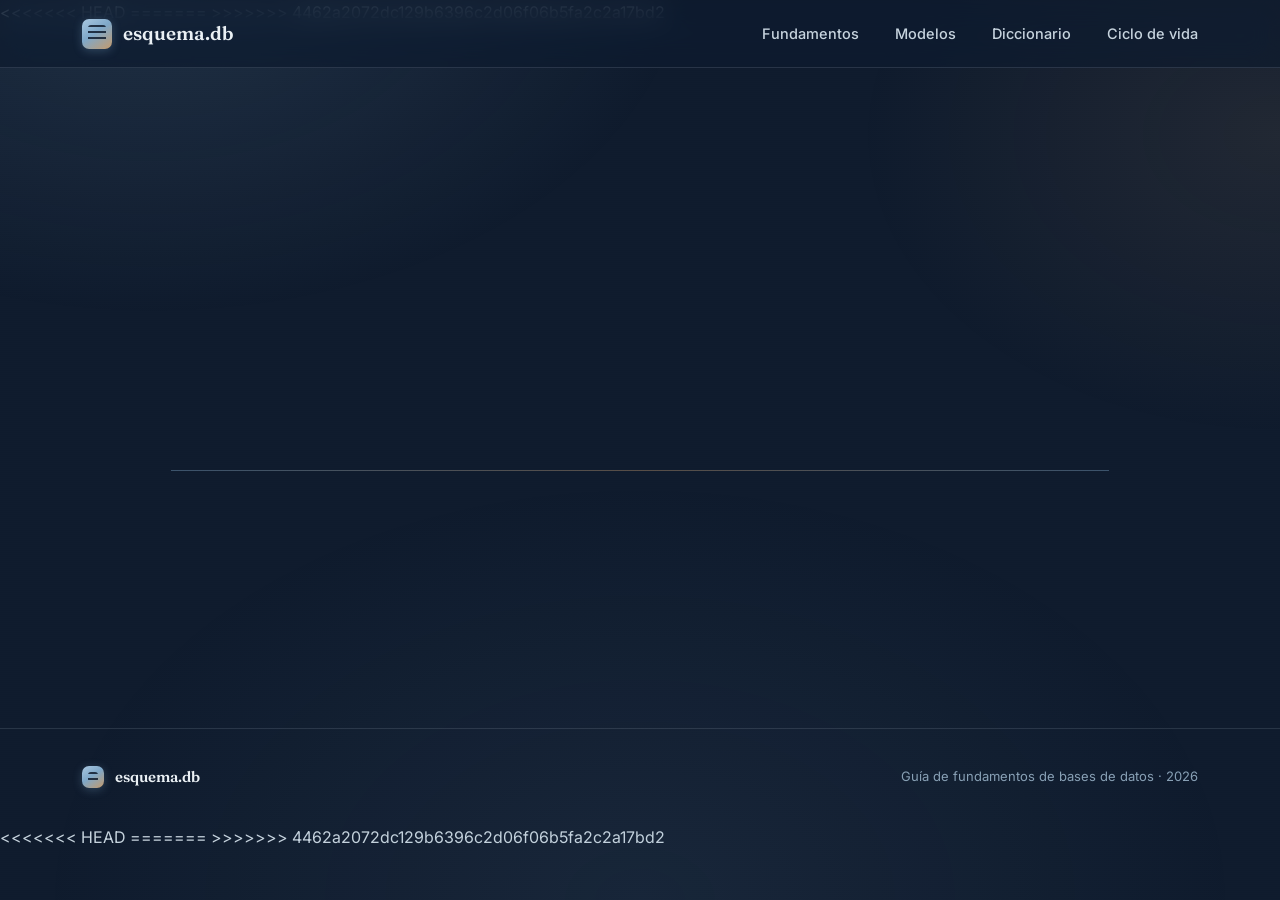
==== commit cff09fdc: "resolver conflictos de merge" ====
--- a/ciclo.html
+++ b/ciclo.html
@@ -9,7 +9,11 @@
   <link rel="preconnect" href="https://fonts.gstatic.com" crossorigin>
   <link href="https://fonts.googleapis.com/css2?family=Fraunces:ital,opsz,wght@0,9..144,300;0,9..144,500;0,9..144,600;0,9..144,700;1,9..144,500&family=Inter:wght@400;500;600;700&family=JetBrains+Mono:wght@400;500;600&display=swap" rel="stylesheet">
 
+<<<<<<< HEAD
   <link rel="stylesheet" href="style.css">
+=======
+  <link rel="stylesheet" href="styles.css">
+>>>>>>> 4462a2072dc129b6396c2d06f06b5fa2c2a17bd2
 </head>
 <body>
 
@@ -73,4 +77,8 @@
 
 <script src="script.js"></script>
 </body>
-</html>+<<<<<<< HEAD
+</html>
+=======
+</html>
+>>>>>>> 4462a2072dc129b6396c2d06f06b5fa2c2a17bd2
--- a/styles.css
+++ b/styles.css
@@ -0,0 +1,953 @@
+/* ========== TOKENS ========== */
+:root{
+  --bg-deep:#0F1B2D;
+  --bg-panel:#16243A;
+  --bg-panel-2:#1C2E48;
+  --line:rgba(199,212,222,0.14);
+  --line-strong:rgba(199,212,222,0.28);
+  --text-bright:#EAF0F4;
+  --text-soft:#C7D4DE;
+  --text-mute:#88A0B5;
+  --steel:#7FA8C9;
+  --steel-bright:#A9C7E0;
+  --copper:#C49A6C;
+  --copper-bright:#E0B888;
+  --success:#7FBF9E;
+
+  --font-display:'Fraunces', serif;
+  --font-body:'Inter', sans-serif;
+  --font-mono:'JetBrains Mono', monospace;
+
+  --radius-s:8px;
+  --radius-m:14px;
+  --radius-l:22px;
+
+  --ease:cubic-bezier(0.22, 1, 0.36, 1);
+}
+
+@media (prefers-reduced-motion: reduce){
+  *{animation-duration:0.01ms !important; animation-iteration-count:1 !important; transition-duration:0.01ms !important; scroll-behavior:auto !important;}
+}
+
+*{box-sizing:border-box; margin:0; padding:0;}
+
+html{scroll-behavior:smooth;}
+
+body{
+  background:var(--bg-deep);
+  color:var(--text-soft);
+  font-family:var(--font-body);
+  line-height:1.6;
+  overflow-x:hidden;
+  position:relative;
+}
+
+/* Textura metálica ambiental de fondo */
+body::before{
+  content:"";
+  position:fixed;
+  inset:0;
+  z-index:0;
+  pointer-events:none;
+  background:
+    radial-gradient(ellipse 900px 600px at 12% -5%, rgba(127,168,201,0.16), transparent 60%),
+    radial-gradient(ellipse 700px 500px at 100% 15%, rgba(196,154,108,0.10), transparent 60%),
+    radial-gradient(ellipse 1000px 700px at 50% 100%, rgba(127,168,201,0.08), transparent 60%);
+}
+
+body::after{
+  content:"";
+  position:fixed;
+  inset:0;
+  z-index:0;
+  pointer-events:none;
+  opacity:0.035;
+  background-image:repeating-linear-gradient(0deg, #fff 0px, transparent 1px, transparent 2px);
+  mix-blend-mode:overlay;
+}
+
+::selection{ background:var(--steel); color:var(--bg-deep); }
+
+a{ color:inherit; text-decoration:none; }
+
+img,svg{ display:block; max-width:100%; }
+
+::-webkit-scrollbar{ width:10px; }
+::-webkit-scrollbar-track{ background:var(--bg-deep); }
+::-webkit-scrollbar-thumb{ background:linear-gradient(180deg, var(--steel), var(--copper)); border-radius:10px; }
+
+/* ========== UTILIDADES ========== */
+.wrap{
+  max-width:1180px;
+  margin:0 auto;
+  padding:0 32px;
+}
+
+.eyebrow{
+  font-family:var(--font-mono);
+  font-size:12px;
+  letter-spacing:0.18em;
+  text-transform:uppercase;
+  color:var(--copper-bright);
+  display:flex;
+  align-items:center;
+  gap:10px;
+}
+
+.eyebrow::before{
+  content:"";
+  width:7px; height:7px;
+  border-radius:50%;
+  background:var(--copper-bright);
+  box-shadow:0 0 12px var(--copper-bright);
+}
+
+.reveal{
+  opacity:0;
+  transform:translateY(28px);
+  transition:opacity 0.8s var(--ease), transform 0.8s var(--ease);
+}
+.reveal.is-visible{
+  opacity:1;
+  transform:translateY(0);
+}
+
+/* ========== NAV ========== */
+header{
+  position:fixed;
+  top:0; left:0; right:0;
+  z-index:100;
+  background:rgba(15,27,45,0.72);
+  backdrop-filter:blur(14px) saturate(140%);
+  border-bottom:1px solid var(--line);
+  transition:border-color 0.4s ease, background 0.4s ease;
+}
+
+nav{
+  max-width:1180px;
+  margin:0 auto;
+  padding:18px 32px;
+  display:flex;
+  align-items:center;
+  justify-content:space-between;
+}
+
+.brand{
+  display:flex;
+  align-items:center;
+  gap:11px;
+  font-family:var(--font-display);
+  font-weight:600;
+  font-size:19px;
+  color:var(--text-bright);
+}
+
+.brand-mark{
+  width:30px; height:30px;
+  border-radius:7px;
+  background:linear-gradient(145deg, var(--steel-bright), var(--steel) 45%, var(--copper) 100%);
+  position:relative;
+  flex-shrink:0;
+  box-shadow:0 2px 10px rgba(127,168,201,0.3);
+}
+.brand-mark::before{
+  content:"";
+  position:absolute;
+  inset:6px;
+  border-radius:3px;
+  background:repeating-linear-gradient(180deg, rgba(15,27,45,0.85) 0, rgba(15,27,45,0.85) 2px, transparent 2px, transparent 6px);
+}
+
+.nav-links{
+  display:flex;
+  gap:36px;
+  font-size:14.5px;
+  font-weight:500;
+}
+
+.nav-links a{
+  color:var(--text-soft);
+  position:relative;
+  padding:4px 0;
+  transition:color 0.25s ease;
+}
+.nav-links a::after{
+  content:"";
+  position:absolute;
+  left:0; bottom:-2px;
+  width:0%; height:1.5px;
+  background:linear-gradient(90deg, var(--steel-bright), var(--copper-bright));
+  transition:width 0.3s var(--ease);
+}
+.nav-links a:hover{ color:var(--text-bright); }
+.nav-links a:hover::after{ width:100%; }
+
+.nav-cta{
+  font-family:var(--font-mono);
+  font-size:12.5px;
+  padding:9px 16px;
+  border-radius:8px;
+  border:1px solid var(--line-strong);
+  color:var(--text-bright);
+  background:rgba(127,168,201,0.08);
+  transition:all 0.3s ease;
+  white-space:nowrap;
+}
+.nav-cta:hover{
+  border-color:var(--steel-bright);
+  background:rgba(127,168,201,0.18);
+  box-shadow:0 0 18px rgba(127,168,201,0.25);
+}
+
+@media (max-width:760px){
+  .nav-links{ display:none; }
+}
+
+/* ========== HERO ========== */
+.hero{
+  position:relative;
+  min-height:100vh;
+  display:flex;
+  align-items:center;
+  padding:140px 0 90px;
+  z-index:1;
+}
+
+.hero-grid{
+  display:grid;
+  grid-template-columns:1.05fr 0.95fr;
+  gap:60px;
+  align-items:center;
+  width:100%;
+}
+
+.hero-kicker{
+  margin-bottom:22px;
+  opacity:0;
+  animation:fadeUp 0.8s var(--ease) 0.1s forwards;
+}
+
+.hero h1{
+  font-family:var(--font-display);
+  font-weight:600;
+  font-size:clamp(40px, 5.4vw, 68px);
+  line-height:1.04;
+  color:var(--text-bright);
+  letter-spacing:-0.01em;
+  opacity:0;
+  animation:fadeUp 0.9s var(--ease) 0.25s forwards;
+}
+
+.hero h1 em{
+  font-style:italic;
+  font-weight:500;
+  background:linear-gradient(120deg, var(--steel-bright) 10%, var(--copper-bright) 55%, var(--steel-bright) 90%);
+  background-size:200% 100%;
+  -webkit-background-clip:text;
+  background-clip:text;
+  color:transparent;
+  animation:shimmer 7s ease-in-out infinite;
+}
+
+@keyframes shimmer{
+  0%,100%{ background-position:0% 50%; }
+  50%{ background-position:100% 50%; }
+}
+
+.hero p.lead{
+  margin-top:24px;
+  font-size:17.5px;
+  color:var(--text-soft);
+  max-width:520px;
+  opacity:0;
+  animation:fadeUp 0.9s var(--ease) 0.4s forwards;
+}
+
+.hero-actions{
+  margin-top:38px;
+  display:flex;
+  gap:16px;
+  flex-wrap:wrap;
+  opacity:0;
+  animation:fadeUp 0.9s var(--ease) 0.55s forwards;
+}
+
+.btn{
+  font-family:var(--font-body);
+  font-weight:600;
+  font-size:15px;
+  padding:14px 26px;
+  border-radius:10px;
+  cursor:pointer;
+  border:none;
+  transition:transform 0.3s var(--ease), box-shadow 0.3s ease, background 0.3s ease;
+  display:inline-flex;
+  align-items:center;
+  gap:8px;
+}
+
+.btn-primary{
+  background:linear-gradient(135deg, var(--steel-bright), var(--steel) 60%, #5C87AC);
+  color:#0B1422;
+  box-shadow:0 6px 22px rgba(127,168,201,0.28);
+}
+.btn-primary:hover{
+  transform:translateY(-2px);
+  box-shadow:0 10px 28px rgba(127,168,201,0.4);
+}
+
+.btn-ghost{
+  background:transparent;
+  border:1px solid var(--line-strong);
+  color:var(--text-bright);
+}
+.btn-ghost:hover{
+  background:rgba(196,154,108,0.1);
+  border-color:var(--copper-bright);
+  transform:translateY(-2px);
+}
+
+@keyframes fadeUp{
+  from{ opacity:0; transform:translateY(22px); }
+  to{ opacity:1; transform:translateY(0); }
+}
+
+/* Panel visual del hero: "fila" de base de datos */
+.hero-visual{
+  opacity:0;
+  animation:fadeUp 1s var(--ease) 0.5s forwards;
+}
+
+.db-card{
+  background:linear-gradient(165deg, var(--bg-panel-2), var(--bg-panel));
+  border:1px solid var(--line);
+  border-radius:var(--radius-l);
+  padding:26px;
+  position:relative;
+  box-shadow:0 30px 60px -20px rgba(0,0,0,0.5), inset 0 1px 0 rgba(255,255,255,0.04);
+  overflow:hidden;
+}
+
+.db-card::before{
+  content:"";
+  position:absolute;
+  top:-2px; left:24px; right:24px;
+  height:2px;
+  background:linear-gradient(90deg, transparent, var(--steel-bright), var(--copper-bright), transparent);
+  opacity:0.7;
+}
+
+.db-card-head{
+  display:flex;
+  align-items:center;
+  gap:8px;
+  margin-bottom:18px;
+  font-family:var(--font-mono);
+  font-size:12px;
+  color:var(--text-mute);
+}
+.dot{ width:9px; height:9px; border-radius:50%; }
+.dot.red{ background:#C97D7D; }
+.dot.yellow{ background:#D9B872; }
+.dot.green{ background:var(--success); }
+
+.db-rows{ font-family:var(--font-mono); font-size:13px; }
+
+.db-row{
+  display:grid;
+  grid-template-columns:34px 1.1fr 1.4fr 0.9fr;
+  gap:10px;
+  padding:11px 10px;
+  border-radius:6px;
+  align-items:center;
+  color:var(--text-soft);
+  transition:background 0.25s ease;
+}
+.db-row.head{
+  color:var(--text-mute);
+  font-size:11px;
+  text-transform:uppercase;
+  letter-spacing:0.06em;
+  border-bottom:1px solid var(--line);
+  padding-bottom:13px;
+  margin-bottom:4px;
+}
+.db-row:not(.head):hover{ background:rgba(127,168,201,0.09); }
+.db-row.active{
+  background:linear-gradient(90deg, rgba(196,154,108,0.16), rgba(127,168,201,0.1));
+  border-left:2px solid var(--copper-bright);
+  padding-left:8px;
+}
+.db-row .id{ color:var(--steel-bright); }
+.db-row .pk::after{
+  content:"PK";
+  font-size:9px;
+  margin-left:6px;
+  padding:1px 5px;
+  border-radius:4px;
+  background:rgba(196,154,108,0.22);
+  color:var(--copper-bright);
+  vertical-align:middle;
+}
+
+.db-card-foot{
+  margin-top:16px;
+  padding-top:14px;
+  border-top:1px solid var(--line);
+  font-family:var(--font-mono);
+  font-size:11.5px;
+  color:var(--text-mute);
+  display:flex;
+  justify-content:space-between;
+}
+.blinker{
+  display:inline-block;
+  width:7px; height:13px;
+  background:var(--steel-bright);
+  margin-left:4px;
+  animation:blink 1.1s steps(2) infinite;
+  vertical-align:middle;
+}
+@keyframes blink{ 50%{ opacity:0; } }
+
+@media (max-width:900px){
+  .hero-grid{ grid-template-columns:1fr; }
+  .hero{ padding-top:120px; }
+}
+
+/* ========== SECCIÓN GENÉRICA ========== */
+section{ position:relative; z-index:1; padding:110px 0; }
+
+.section-head{ max-width:680px; margin-bottom:64px; }
+.section-head h2{
+  font-family:var(--font-display);
+  font-weight:600;
+  font-size:clamp(30px, 3.6vw, 44px);
+  color:var(--text-bright);
+  margin-top:16px;
+  letter-spacing:-0.01em;
+}
+.section-head p{ margin-top:16px; font-size:16px; color:var(--text-mute); }
+
+/* ========== QUÉ ES UNA BASE DE DATOS ========== */
+.intro{
+  display:grid;
+  grid-template-columns:0.95fr 1.05fr;
+  gap:70px;
+  align-items:start;
+}
+
+.intro-copy h3{
+  font-family:var(--font-display);
+  font-size:26px;
+  font-weight:500;
+  color:var(--text-bright);
+  margin-bottom:14px;
+}
+.intro-copy p{ font-size:15.5px; color:var(--text-soft); margin-bottom:16px; }
+.intro-copy p:last-child{ margin-bottom:0; }
+
+.stack-list{ display:flex; flex-direction:column; gap:0; }
+.stack-item{
+  display:flex;
+  gap:20px;
+  padding:22px 0;
+  border-bottom:1px solid var(--line);
+}
+.stack-item:last-child{ border-bottom:none; }
+
+.stack-num{
+  font-family:var(--font-mono);
+  font-size:13px;
+  color:var(--copper-bright);
+  flex-shrink:0;
+  width:32px;
+  padding-top:3px;
+}
+
+.stack-item h4{
+  font-size:16.5px;
+  font-weight:600;
+  color:var(--text-bright);
+  margin-bottom:6px;
+}
+.stack-item p{ font-size:14.5px; color:var(--text-mute); }
+
+@media (max-width:900px){
+  .intro{ grid-template-columns:1fr; gap:46px; }
+}
+
+/* ========== MODELOS ========== */
+.models-band{ background:var(--bg-panel); border-top:1px solid var(--line); border-bottom:1px solid var(--line); }
+
+.models-grid{
+  display:grid;
+  grid-template-columns:repeat(3, 1fr);
+  gap:24px;
+}
+
+.model-card{
+  background:linear-gradient(160deg, var(--bg-panel-2), rgba(28,46,72,0.5));
+  border:1px solid var(--line);
+  border-radius:var(--radius-m);
+  padding:30px;
+  transition:transform 0.4s var(--ease), border-color 0.4s ease, box-shadow 0.4s ease;
+}
+.model-card:hover{
+  transform:translateY(-6px);
+  border-color:var(--line-strong);
+  box-shadow:0 20px 40px -16px rgba(0,0,0,0.45);
+}
+
+.model-icon{
+  width:46px; height:46px;
+  border-radius:10px;
+  display:flex; align-items:center; justify-content:center;
+  margin-bottom:20px;
+  background:rgba(127,168,201,0.12);
+  border:1px solid var(--line);
+}
+.model-icon svg{ width:22px; height:22px; }
+
+.model-card h3{
+  font-family:var(--font-display);
+  font-size:20px;
+  font-weight:600;
+  color:var(--text-bright);
+  margin-bottom:10px;
+}
+.model-card p{ font-size:14.5px; color:var(--text-mute); margin-bottom:16px; }
+
+.model-tag{
+  font-family:var(--font-mono);
+  font-size:11px;
+  color:var(--steel-bright);
+  background:rgba(127,168,201,0.1);
+  border:1px solid rgba(127,168,201,0.25);
+  padding:5px 10px;
+  border-radius:6px;
+  display:inline-block;
+}
+
+@media (max-width:900px){
+  .models-grid{ grid-template-columns:1fr; }
+}
+
+/* ========== TABLA DE CONCEPTOS ========== */
+.glossary-shell{
+  background:linear-gradient(170deg, var(--bg-panel-2), var(--bg-panel) 60%);
+  border:1px solid var(--line);
+  border-radius:var(--radius-l);
+  overflow:hidden;
+  box-shadow:0 40px 80px -30px rgba(0,0,0,0.55);
+}
+
+.glossary-bar{
+  display:flex;
+  align-items:center;
+  justify-content:space-between;
+  gap:16px;
+  padding:20px 26px;
+  border-bottom:1px solid var(--line);
+  flex-wrap:wrap;
+}
+
+.glossary-bar-left{
+  display:flex;
+  align-items:center;
+  gap:12px;
+  font-family:var(--font-mono);
+  font-size:13px;
+  color:var(--text-mute);
+}
+
+.terminal-dots{ display:flex; gap:6px; }
+
+.search-box{
+  position:relative;
+  display:flex;
+  align-items:center;
+}
+.search-box input{
+  background:rgba(15,27,45,0.55);
+  border:1px solid var(--line-strong);
+  border-radius:8px;
+  padding:9px 14px 9px 34px;
+  font-family:var(--font-mono);
+  font-size:13px;
+  color:var(--text-bright);
+  width:220px;
+  transition:border-color 0.3s ease, box-shadow 0.3s ease;
+}
+.search-box input::placeholder{ color:var(--text-mute); }
+.search-box input:focus{
+  outline:none;
+  border-color:var(--steel-bright);
+  box-shadow:0 0 0 3px rgba(127,168,201,0.18);
+}
+.search-box svg{
+  position:absolute; left:11px;
+  width:14px; height:14px;
+  color:var(--text-mute);
+  pointer-events:none;
+}
+
+.filter-row{
+  display:flex;
+  gap:8px;
+  padding:16px 26px;
+  border-bottom:1px solid var(--line);
+  flex-wrap:wrap;
+}
+
+.filter-chip{
+  font-family:var(--font-mono);
+  font-size:12px;
+  padding:7px 14px;
+  border-radius:20px;
+  border:1px solid var(--line-strong);
+  color:var(--text-soft);
+  background:transparent;
+  cursor:pointer;
+  transition:all 0.25s ease;
+}
+.filter-chip:hover{ border-color:var(--steel-bright); color:var(--text-bright); }
+.filter-chip.active{
+  background:linear-gradient(135deg, var(--steel-bright), var(--steel));
+  color:#0B1422;
+  border-color:transparent;
+}
+
+.table-scroll{ overflow-x:auto; }
+
+table{
+  width:100%;
+  border-collapse:collapse;
+  font-size:14.5px;
+  min-width:760px;
+}
+
+thead th{
+  text-align:left;
+  font-family:var(--font-mono);
+  font-size:11.5px;
+  letter-spacing:0.05em;
+  text-transform:uppercase;
+  color:var(--text-mute);
+  padding:14px 26px;
+  background:rgba(15,27,45,0.4);
+  border-bottom:1px solid var(--line);
+  white-space:nowrap;
+}
+
+tbody td{
+  padding:18px 26px;
+  border-bottom:1px solid var(--line);
+  color:var(--text-soft);
+  vertical-align:top;
+}
+
+tbody tr{ transition:background 0.25s ease; }
+tbody tr:hover{ background:rgba(127,168,201,0.06); }
+tbody tr:last-child td{ border-bottom:none; }
+
+.row-id{
+  font-family:var(--font-mono);
+  color:var(--text-mute);
+  font-size:13px;
+}
+
+.concept-name{
+  font-weight:600;
+  color:var(--text-bright);
+  font-size:15px;
+}
+.concept-name .mono-tag{
+  display:block;
+  font-family:var(--font-mono);
+  font-size:11.5px;
+  color:var(--copper-bright);
+  margin-top:3px;
+  font-weight:400;
+}
+
+.cat-pill{
+  font-family:var(--font-mono);
+  font-size:11px;
+  padding:4px 10px;
+  border-radius:6px;
+  white-space:nowrap;
+  display:inline-block;
+}
+.cat-fund{ background:rgba(127,168,201,0.14); color:var(--steel-bright); border:1px solid rgba(127,168,201,0.3); }
+.cat-rel{ background:rgba(196,154,108,0.14); color:var(--copper-bright); border:1px solid rgba(196,154,108,0.3); }
+.cat-sql{ background:rgba(127,191,158,0.14); color:var(--success); border:1px solid rgba(127,191,158,0.3); }
+.cat-diseno{ background:rgba(199,212,222,0.12); color:var(--text-soft); border:1px solid var(--line-strong); }
+
+.desc-cell{ font-size:13.8px; color:var(--text-mute); max-width:340px; line-height:1.55; }
+
+.glossary-foot{
+  padding:16px 26px;
+  border-top:1px solid var(--line);
+  font-family:var(--font-mono);
+  font-size:12px;
+  color:var(--text-mute);
+  display:flex;
+  justify-content:space-between;
+  flex-wrap:wrap;
+  gap:10px;
+}
+
+/* ========== CICLO / FLUJO ========== */
+.flow-wrap{ position:relative; }
+
+.flow-track{
+  display:grid;
+  grid-template-columns:repeat(4, 1fr);
+  gap:0;
+  position:relative;
+}
+
+.flow-track::before{
+  content:"";
+  position:absolute;
+  top:23px; left:8%; right:8%;
+  height:1px;
+  background:linear-gradient(90deg, var(--steel), var(--copper) 50%, var(--steel));
+  opacity:0.4;
+  z-index:0;
+}
+
+.flow-step{ position:relative; z-index:1; padding-right:18px; }
+
+.flow-marker{
+  width:46px; height:46px;
+  border-radius:50%;
+  background:var(--bg-deep);
+  border:1.5px solid var(--line-strong);
+  display:flex; align-items:center; justify-content:center;
+  font-family:var(--font-mono);
+  font-size:14px;
+  color:var(--steel-bright);
+  margin-bottom:22px;
+  transition:border-color 0.3s ease, box-shadow 0.3s ease;
+}
+.flow-step:hover .flow-marker{
+  border-color:var(--copper-bright);
+  box-shadow:0 0 0 6px rgba(196,154,108,0.1);
+}
+
+.flow-step h4{
+  font-family:var(--font-display);
+  font-size:18px;
+  font-weight:600;
+  color:var(--text-bright);
+  margin-bottom:8px;
+}
+.flow-step p{ font-size:13.8px; color:var(--text-mute); }
+
+@media (max-width:900px){
+  .flow-track{ grid-template-columns:1fr; gap:36px; }
+  .flow-track::before{ display:none; }
+}
+
+/* ========== CIERRE ========== */
+.closing{
+  text-align:center;
+  padding:130px 0;
+}
+.closing h2{
+  font-family:var(--font-display);
+  font-weight:600;
+  font-size:clamp(28px, 4vw, 46px);
+  color:var(--text-bright);
+  max-width:720px;
+  margin:0 auto 18px;
+  line-height:1.15;
+}
+.closing p{ color:var(--text-mute); font-size:16px; max-width:520px; margin:0 auto 36px; }
+
+footer{
+  border-top:1px solid var(--line);
+  padding:36px 0;
+  position:relative;
+  z-index:1;
+}
+.footer-inner{
+  display:flex;
+  justify-content:space-between;
+  align-items:center;
+  flex-wrap:wrap;
+  gap:14px;
+  font-size:13px;
+  color:var(--text-mute);
+}
+.footer-inner .brand{ font-size:15px; }
+
+/* ========== DICCIONARIO A-Z ========== */
+.dictionary-shell{
+  background:linear-gradient(170deg, var(--bg-panel-2), var(--bg-panel) 60%);
+  border:1px solid var(--line);
+  border-radius:var(--radius-l);
+  overflow:hidden;
+  box-shadow:0 40px 80px -30px rgba(0,0,0,0.55);
+}
+
+.alphabet-bar{
+  display:flex;
+  flex-wrap:wrap;
+  gap:10px;
+  padding:18px 26px;
+  border-bottom:1px solid var(--line);
+}
+
+.alpha-btn{
+  min-width:42px;
+  height:42px;
+  border-radius:10px;
+  border:1px solid var(--line-strong);
+  background:rgba(15,27,45,0.55);
+  color:var(--text-soft);
+  font-family:var(--font-mono);
+  font-size:13px;
+  cursor:pointer;
+  transition:all 0.25s ease;
+}
+
+.alpha-btn:hover{
+  color:var(--text-bright);
+  border-color:var(--steel-bright);
+  transform:translateY(-2px);
+}
+
+.alpha-btn.active{
+  background:linear-gradient(135deg, var(--steel-bright), var(--steel));
+  border-color:transparent;
+  color:#0B1422;
+}
+
+.alpha-btn.alpha-all{
+  min-width:76px;
+}
+
+.dictionary-meta{
+  display:flex;
+  justify-content:space-between;
+  gap:16px;
+  flex-wrap:wrap;
+  padding:14px 26px;
+  border-bottom:1px solid var(--line);
+  font-family:var(--font-mono);
+  font-size:12px;
+  color:var(--text-mute);
+}
+
+.dictionary-panels{
+  padding:26px;
+  display:flex;
+  flex-direction:column;
+  gap:26px;
+}
+
+.dict-panel{
+  border:1px solid var(--line);
+  border-radius:18px;
+  overflow:hidden;
+  background:rgba(15,27,45,0.28);
+}
+
+.dict-panel-head{
+  padding:18px 22px;
+  border-bottom:1px solid var(--line);
+  background:rgba(15,27,45,0.36);
+}
+
+.dict-letter{
+  width:52px;
+  height:52px;
+  border-radius:14px;
+  display:flex;
+  align-items:center;
+  justify-content:center;
+  font-family:var(--font-display);
+  font-size:28px;
+  color:var(--text-bright);
+  background:linear-gradient(145deg, rgba(127,168,201,0.25), rgba(196,154,108,0.2));
+  border:1px solid var(--line-strong);
+  margin-bottom:10px;
+}
+
+.dict-subtitle{
+  color:var(--text-mute);
+  font-size:14px;
+}
+
+.dict-table{
+  width:100%;
+  min-width:980px;
+  border-collapse:collapse;
+}
+
+.term-es{
+  font-weight:600;
+  color:var(--text-bright);
+  font-size:15px;
+}
+
+.illus-card{
+  display:flex;
+  align-items:center;
+  gap:10px;
+  min-width:150px;
+  padding:10px 12px;
+  border-radius:12px;
+  background:rgba(127,168,201,0.08);
+  border:1px solid rgba(127,168,201,0.2);
+}
+
+.illus-icon{
+  min-width:42px;
+  height:42px;
+  padding:0 10px;
+  border-radius:10px;
+  display:inline-flex;
+  align-items:center;
+  justify-content:center;
+  font-family:var(--font-mono);
+  font-size:12px;
+  font-weight:600;
+  letter-spacing:0.04em;
+  color:#0B1422;
+  background:linear-gradient(135deg, var(--copper-bright), var(--steel-bright));
+}
+
+.illus-caption{
+  font-size:12.5px;
+  color:var(--text-soft);
+  line-height:1.35;
+}
+
+.dictionary-row td{
+  vertical-align:middle;
+}
+
+@media (max-width:760px){
+  .alphabet-bar{
+    gap:8px;
+    padding:16px;
+  }
+
+  .alpha-btn{
+    min-width:38px;
+    height:38px;
+    font-size:12px;
+  }
+
+  .dictionary-panels{
+    padding:16px;
+  }
+
+  .dict-panel-head{
+    padding:16px;
+  }
+}
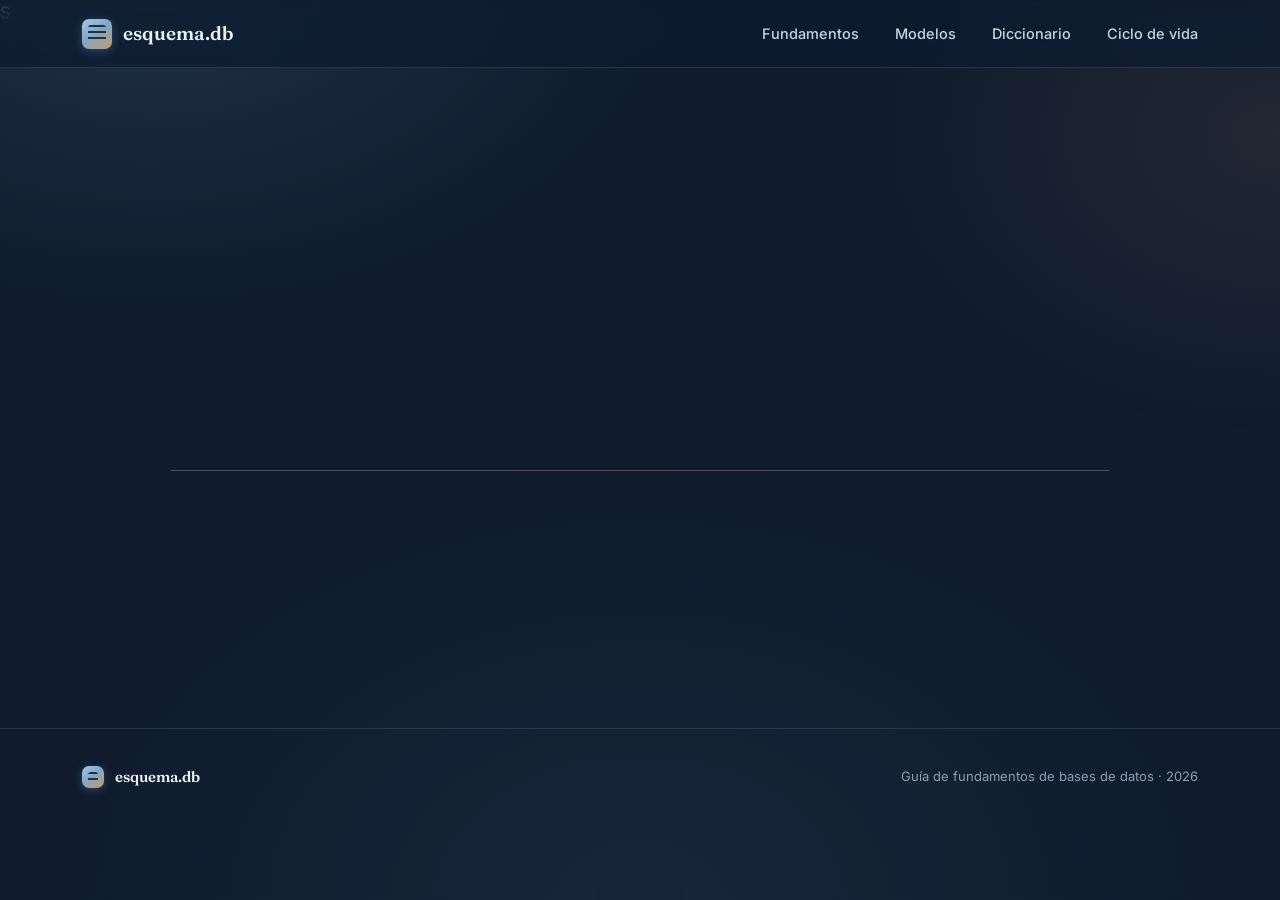
==== commit 8749bab8: "resolver conflictos de merge" ====
--- a/ciclo.html
+++ b/ciclo.html
@@ -1,4 +1,4 @@
-<!DOCTYPE html>
+S<!DOCTYPE html>
 <html lang="es">
 <head>
   <meta charset="UTF-8">
@@ -9,11 +9,8 @@
   <link rel="preconnect" href="https://fonts.gstatic.com" crossorigin>
   <link href="https://fonts.googleapis.com/css2?family=Fraunces:ital,opsz,wght@0,9..144,300;0,9..144,500;0,9..144,600;0,9..144,700;1,9..144,500&family=Inter:wght@400;500;600;700&family=JetBrains+Mono:wght@400;500;600&display=swap" rel="stylesheet">
 
-<<<<<<< HEAD
-  <link rel="stylesheet" href="style.css">
-=======
   <link rel="stylesheet" href="styles.css">
->>>>>>> 4462a2072dc129b6396c2d06f06b5fa2c2a17bd2
+
 </head>
 <body>
 
@@ -77,8 +74,6 @@
 
 <script src="script.js"></script>
 </body>
-<<<<<<< HEAD
+
 </html>
-=======
-</html>
->>>>>>> 4462a2072dc129b6396c2d06f06b5fa2c2a17bd2
+
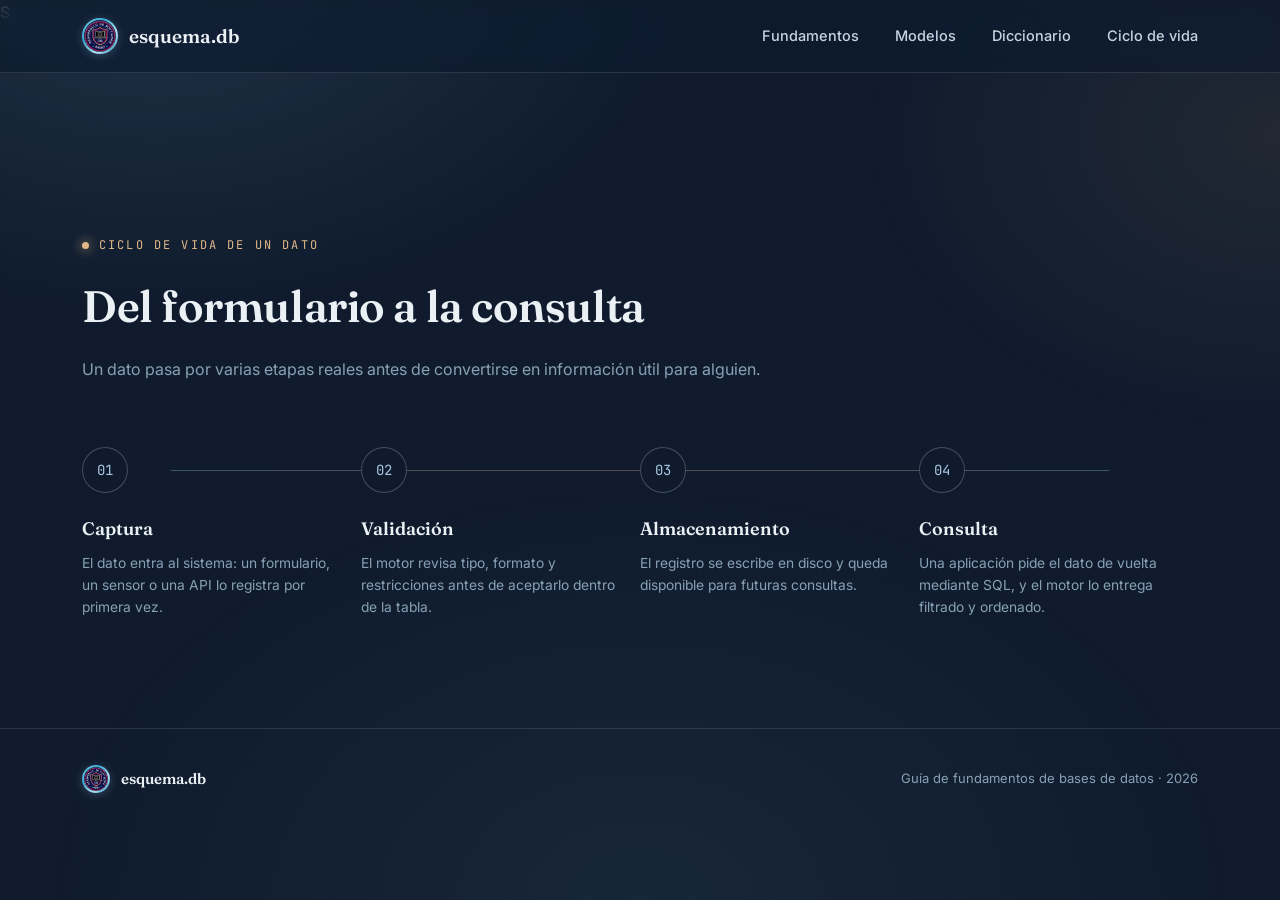
==== commit 459ddc66: "agregar logo" ====
--- a/ciclo.html
+++ b/ciclo.html
@@ -16,10 +16,12 @@
 
 <header>
 <nav>
-<a class="brand" href="index.html">
-<span class="brand-mark"></span>
-      esquema.db
-    </a>
+  <a class="brand" href="index.html">
+    <span class="brand-mark">
+      <img src="img/2DS.jpeg" alt="Logo DS INSIBO" class="brand-logo">
+    </span>
+    esquema.db
+  </a>
 <div class="nav-links">
 <a href="fundamentos.html">Fundamentos</a>
 <a href="modelos.html">Modelos</a>
@@ -66,10 +68,15 @@
 </main>
 
 <footer>
-<div class="wrap footer-inner">
-<span class="brand"><span class="brand-mark" style="width:22px;height:22px;"></span>esquema.db</span>
-<span>Guía de fundamentos de bases de datos · 2026</span>
-</div>
+  <div class="wrap footer-inner">
+    <span class="brand">
+      <span class="brand-mark">
+        <img src="img/2DS.jpeg" alt="Logo DS" class="brand-logo">
+      </span>
+      esquema.db
+    </span>
+    <span>Guía de fundamentos de bases de datos · 2026</span>
+  </div>
 </footer>
 
 <script src="script.js"></script>
--- a/styles.css
+++ b/styles.css
@@ -951,3 +951,79 @@
     padding:16px;
   }
 }
+
+/* =============================================================================
+   BRAND LOGO — Logo circular DS INSIBO
+   ============================================================================= */
+
+.brand-mark {
+  width:           36px;
+  height:          36px;
+  border-radius:   50%;
+  flex-shrink:     0;
+  position:        relative;
+  padding:         0;
+  background:      none;
+  border:          2px solid transparent;
+  background-clip: padding-box;
+  animation:       logo-glow 4s ease-in-out infinite alternate;
+}
+
+.brand-mark::before {
+  content:       "";
+  position:      absolute;
+  inset:         -2px;
+  border-radius: 50%;
+  background:    linear-gradient(135deg, #7EC8E3, #38A8D4, #B8E4F5, #2196C4);
+  z-index:       -1;
+  animation:     logo-ring-spin 6s linear infinite;
+}
+
+.brand-logo {
+  width:         100%;
+  height:        100%;
+  border-radius: 50%;
+  object-fit:    cover;
+  display:       block;
+  position:      relative;
+  z-index:       1;
+}
+
+@keyframes logo-glow {
+  0%   { box-shadow: 0 0 10px rgba(126,200,227,0.5), 0 0 22px rgba(126,200,227,0.25); }
+  100% { box-shadow: 0 0 18px rgba(33,150,196,0.6),  0 0 36px rgba(33,150,196,0.30); }
+}
+
+@keyframes logo-ring-spin {
+  from { transform: rotate(0deg); }
+  to   { transform: rotate(360deg); }
+}
+
+.footer-inner .brand-mark {
+  width:  28px;
+  height: 28px;
+}
+
+/* =============================================================================
+   CLOSING LOGO
+   ============================================================================= */
+
+.closing-logo {
+  display:         flex;
+  justify-content: center;
+  margin-bottom:   32px;
+}
+
+.closing-logo-img {
+  width:         88px;
+  height:        88px;
+  border-radius: 50%;
+  object-fit:    cover;
+  position:      relative;
+  box-shadow:
+    0 0 0 3px rgba(126,200,227,0.35),
+    0 0 0 6px rgba(33,150,196,0.15),
+    0 0 32px rgba(126,200,227,0.40),
+    0 0 60px rgba(33,150,196,0.22);
+  animation: logo-glow 4s ease-in-out infinite alternate;
+}
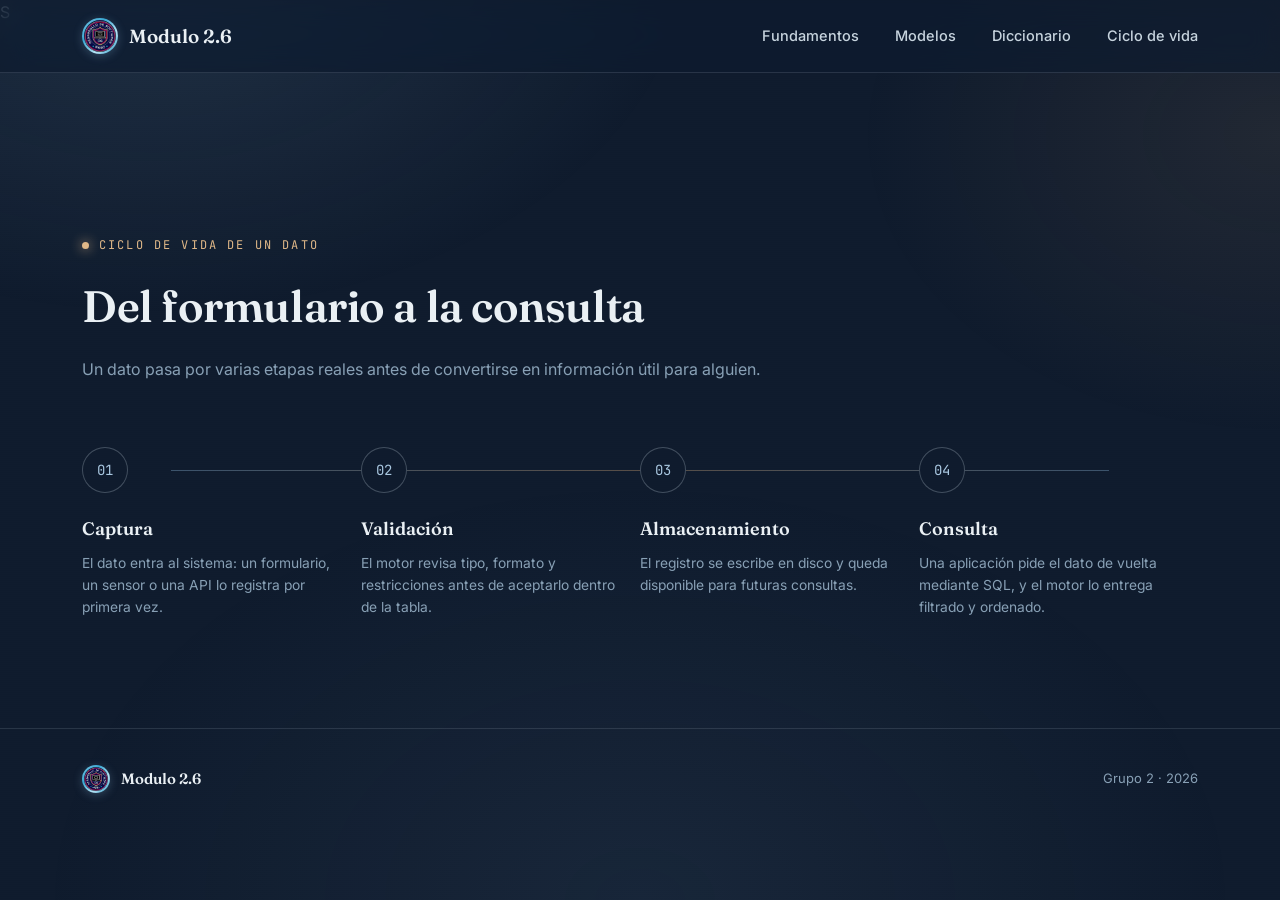
==== commit 4469e093: "subtitulos" ====
--- a/ciclo.html
+++ b/ciclo.html
@@ -20,7 +20,7 @@
     <span class="brand-mark">
       <img src="img/2DS.jpeg" alt="Logo DS INSIBO" class="brand-logo">
     </span>
-    esquema.db
+    Modulo 2.6
   </a>
 <div class="nav-links">
 <a href="fundamentos.html">Fundamentos</a>
@@ -73,9 +73,9 @@
       <span class="brand-mark">
         <img src="img/2DS.jpeg" alt="Logo DS" class="brand-logo">
       </span>
-      esquema.db
+      Modulo 2.6
     </span>
-    <span>Guía de fundamentos de bases de datos · 2026</span>
+    <span>Grupo 2 · 2026</span>
   </div>
 </footer>
 
